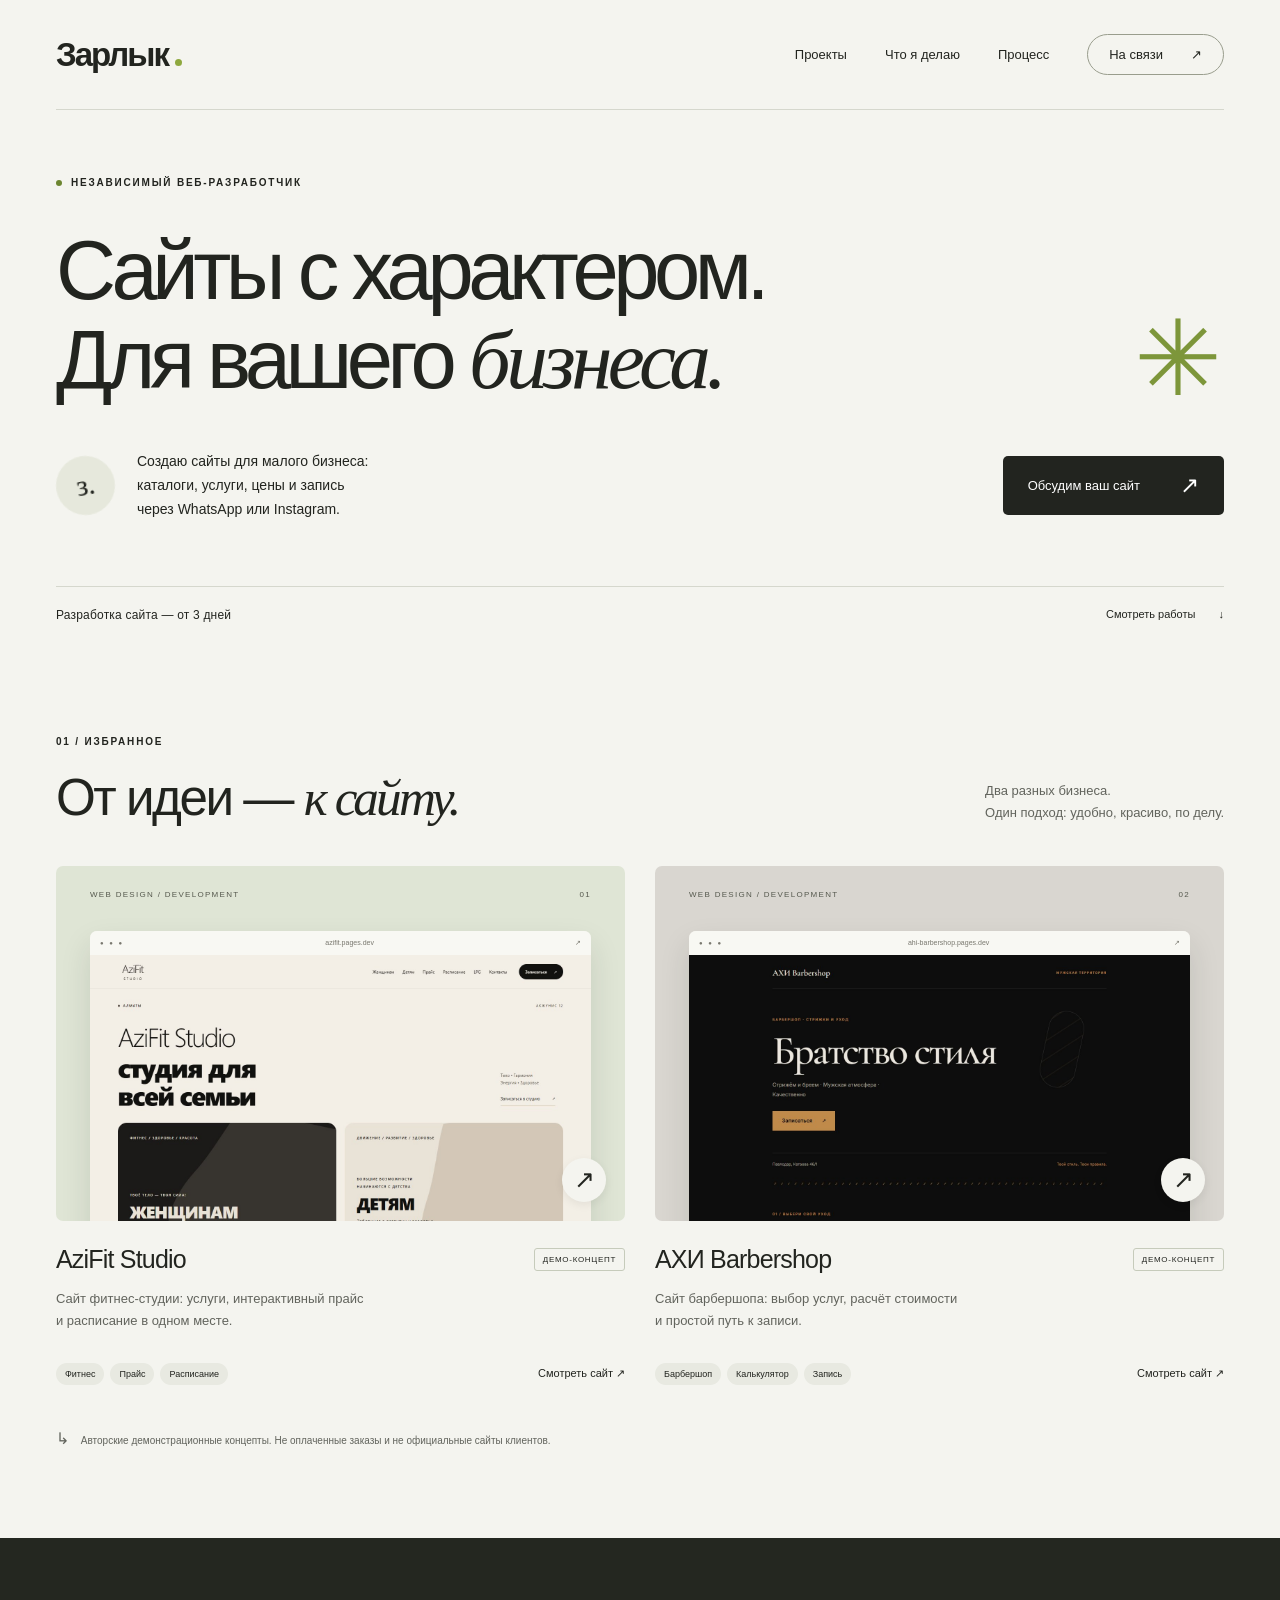
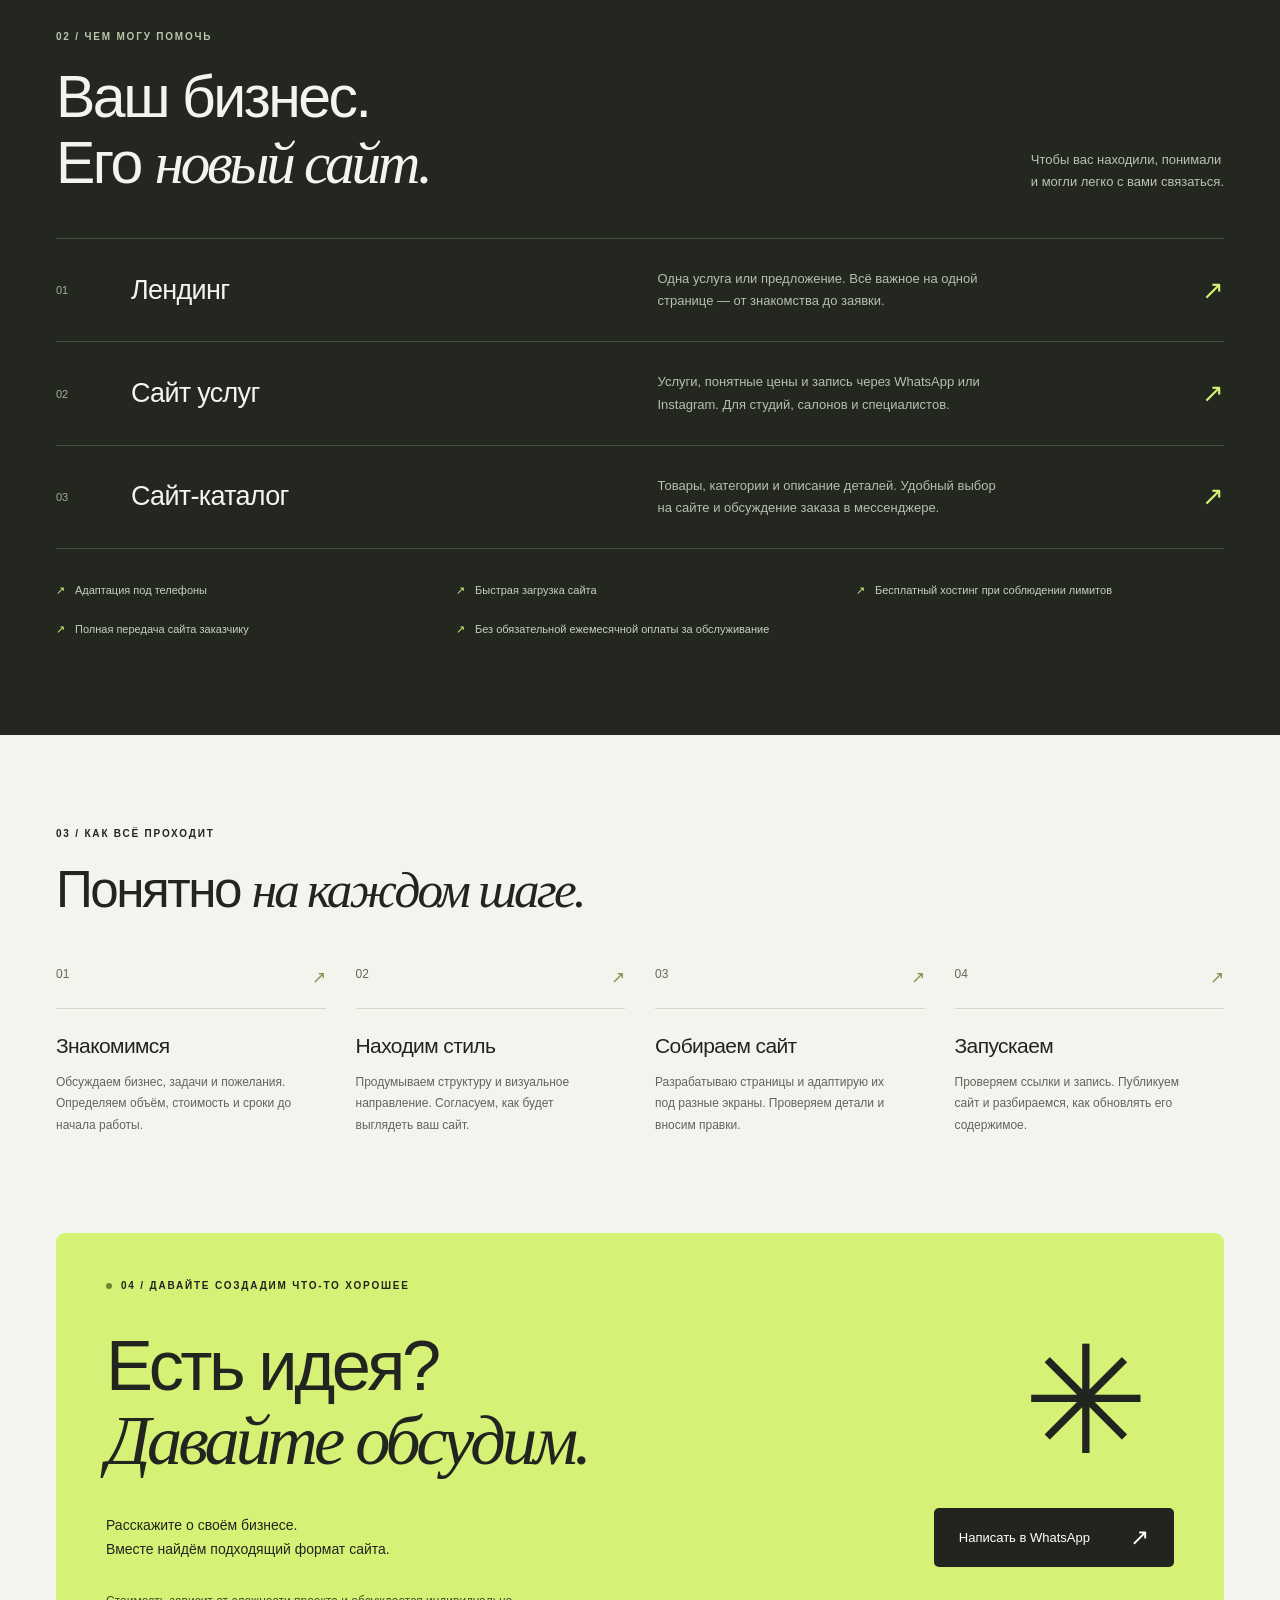
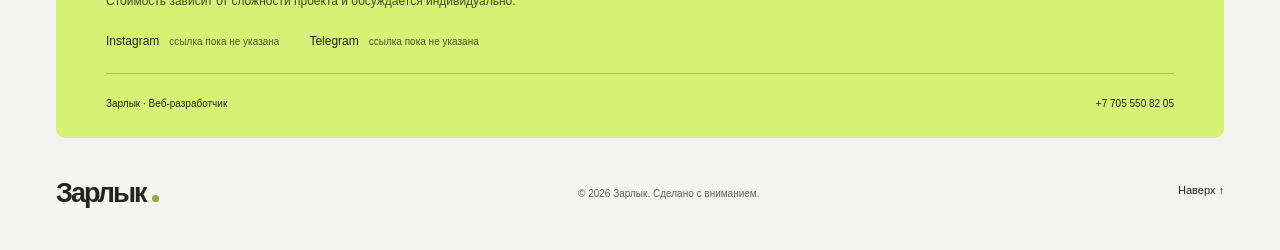
==== index.html @ 30ff1700 "Обновлены тексты услуг, сроки, преимущества и условия стоимости. Добавлены заглушки Instagram и Tele" ====
<!doctype html>
<html lang="ru">
<head>
  <meta charset="utf-8">
  <meta name="viewport" content="width=device-width, initial-scale=1">
  <meta name="theme-color" content="#f4f4ef">
  <title>Зарлык — разработка сайтов для малого бизнеса</title>
  <meta name="description" content="Зарлык — сайты для малого бизнеса: каталоги, услуги, цены и запись через WhatsApp или Instagram. Разработка от 3 дней. Полная передача сайта заказчику.">
  <meta property="og:type" content="website">
  <meta property="og:locale" content="ru_RU">
  <meta property="og:title" content="Зарлык — разработка сайтов для малого бизнеса">
  <meta property="og:description" content="Каталоги, услуги, цены и запись через WhatsApp или Instagram. Адаптивные сайты от 3 дней — с полной передачей заказчику.">
  <meta property="og:site_name" content="Зарлык">
  <meta property="og:url" content="https://zarlyk-portfolio.pages.dev/">
  <meta property="og:image" content="https://zarlyk-portfolio.pages.dev/assets/social-preview.png">
  <meta property="og:image:width" content="1200">
  <meta property="og:image:height" content="630">
  <meta property="og:image:type" content="image/png">
  <meta property="og:image:alt" content="Зарлык — сайты для малого бизнеса. Разработка от 3 дней.">
  <meta name="twitter:card" content="summary_large_image">
  <meta name="twitter:title" content="Зарлык — разработка сайтов для малого бизнеса">
  <meta name="twitter:description" content="Каталоги, услуги, цены и запись через WhatsApp или Instagram. Разработка от 3 дней.">
  <meta name="twitter:image" content="https://zarlyk-portfolio.pages.dev/assets/social-preview.png">
  <meta name="twitter:image:alt" content="Зарлык — сайты для малого бизнеса. Разработка от 3 дней.">
  <link rel="canonical" href="https://zarlyk-portfolio.pages.dev/">
  <link rel="icon" href="assets/favicon.svg" type="image/svg+xml">
  <link rel="stylesheet" href="styles.css">
  <script defer src="script.js"></script>
</head>
<body>
  <a class="skip-link" href="#main">Перейти к содержимому</a>
  <header class="header wrap">
    <a class="logo" href="#home" aria-label="Зарлык — на главную">Зарлык<i></i></a>
    <button class="menu-toggle" aria-expanded="false" aria-controls="navigation" aria-label="Открыть меню"><span></span><span></span></button>
    <nav id="navigation" aria-label="Основная навигация"><a href="#projects">Проекты</a><a href="#services">Что я делаю</a><a href="#process">Процесс</a><a class="nav-contact" href="#contact">На связи <span aria-hidden="true">↗</span></a></nav>
  </header>
  <main id="main">
    <section class="hero wrap" id="home" aria-labelledby="hero-title">
      <div class="eyebrow"><span class="status-dot"></span> НЕЗАВИСИМЫЙ ВЕБ-РАЗРАБОТЧИК</div>
      <h1 id="hero-title">Сайты с характером.<br>Для вашего <span class="serif">бизнеса.</span><span class="hero-star" aria-hidden="true">✳</span></h1>
      <div class="hero-bottom"><div class="intro"><span class="mini-mark" aria-hidden="true">з.</span><p>Создаю сайты для малого бизнеса:<br>каталоги, услуги, цены и запись<br class="desktop-break"> через WhatsApp или Instagram.</p></div><a class="button dark" href="https://wa.me/77055508205?text=Здравствуйте%2C%20Зарлык!%20Хочу%20обсудить%20разработку%20сайта." target="_blank" rel="noopener noreferrer">Обсудим ваш сайт <span aria-hidden="true">↗</span></a></div>
      <div class="hero-foot"><span>Разработка сайта — от 3 дней</span><a href="#projects">Смотреть работы <span aria-hidden="true">↓</span></a></div>
    </section>

    <section class="projects wrap section" id="projects" aria-labelledby="projects-title">
      <div class="section-top"><div><div class="eyebrow">01 / ИЗБРАННОЕ</div><h2 id="projects-title">От идеи — <span class="serif">к сайту.</span></h2></div><p>Два разных бизнеса.<br>Один подход: удобно, красиво, по делу.</p></div>
      <div class="project-grid">
        <article class="project reveal"><a class="project-preview fitness" href="https://azifit.pages.dev/" target="_blank" rel="noopener noreferrer" aria-label="Открыть демо AziFit Studio в новой вкладке"><div class="preview-top"><span>WEB DESIGN / DEVELOPMENT</span><span>01</span></div><div class="browser-frame"><div class="browser-bar"><span>● ● ●</span><span>azifit.pages.dev</span><span>↗</span></div><img src="assets/azifit-preview.jpg" width="1440" height="1000" alt="Первый экран демонстрационного сайта AziFit Studio" loading="lazy"></div><span class="preview-open" aria-hidden="true">↗</span></a><div class="project-heading"><h3>AziFit Studio</h3><span class="demo-label">ДЕМО-КОНЦЕПТ</span></div><p>Сайт фитнес-студии: услуги, интерактивный прайс<br class="desktop-break"> и расписание в одном месте.</p><div class="project-footer"><div class="tags"><span>Фитнес</span><span>Прайс</span><span>Расписание</span></div><a class="text-link" href="https://azifit.pages.dev/" target="_blank" rel="noopener noreferrer" aria-label="Смотреть демо AziFit Studio">Смотреть сайт ↗</a></div></article>
        <article class="project reveal"><a class="project-preview barber" href="https://ahi-barbershop.pages.dev/" target="_blank" rel="noopener noreferrer" aria-label="Открыть демо АХИ Barbershop в новой вкладке"><div class="preview-top"><span>WEB DESIGN / DEVELOPMENT</span><span>02</span></div><div class="browser-frame"><div class="browser-bar"><span>● ● ●</span><span>ahi-barbershop.pages.dev</span><span>↗</span></div><img src="assets/ahi-preview.jpg" width="1440" height="1000" alt="Первый экран демонстрационного сайта АХИ Barbershop" loading="lazy"></div><span class="preview-open" aria-hidden="true">↗</span></a><div class="project-heading"><h3>АХИ Barbershop</h3><span class="demo-label">ДЕМО-КОНЦЕПТ</span></div><p>Сайт барбершопа: выбор услуг, расчёт стоимости<br class="desktop-break"> и простой путь к записи.</p><div class="project-footer"><div class="tags"><span>Барбершоп</span><span>Калькулятор</span><span>Запись</span></div><a class="text-link" href="https://ahi-barbershop.pages.dev/" target="_blank" rel="noopener noreferrer" aria-label="Смотреть демо АХИ Barbershop">Смотреть сайт ↗</a></div></article>
      </div>
      <p class="project-note"><span aria-hidden="true">↳</span> Авторские демонстрационные концепты. Не оплаченные заказы и не официальные сайты клиентов.</p>
    </section>

    <section class="services" id="services" aria-labelledby="services-title"><div class="wrap section"><div class="section-top"><div><div class="eyebrow">02 / ЧЕМ МОГУ ПОМОЧЬ</div><h2 id="services-title">Ваш бизнес.<br>Его <span class="serif">новый сайт.</span></h2></div><p>Чтобы вас находили, понимали<br>и могли легко с вами связаться.</p></div><div class="service-list"><article class="service-row reveal"><span class="row-number">01</span><h3>Лендинг</h3><p>Одна услуга или предложение. Всё важное на одной странице — от знакомства до заявки.</p><span class="service-icon" aria-hidden="true">↗</span></article><article class="service-row reveal"><span class="row-number">02</span><h3>Сайт услуг</h3><p>Услуги, понятные цены и запись через WhatsApp или Instagram. Для студий, салонов и специалистов.</p><span class="service-icon" aria-hidden="true">↗</span></article><article class="service-row reveal"><span class="row-number">03</span><h3>Сайт-каталог</h3><p>Товары, категории и описание деталей. Удобный выбор на сайте и обсуждение заказа в мессенджере.</p><span class="service-icon" aria-hidden="true">↗</span></article></div><ul class="service-benefits" aria-label="Преимущества работы со мной"><li>Адаптация под телефоны</li><li>Быстрая загрузка сайта</li><li>Бесплатный хостинг при соблюдении лимитов</li><li>Полная передача сайта заказчику</li><li>Без обязательной ежемесячной оплаты за обслуживание</li></ul></div></section>

    <section class="process wrap section" id="process" aria-labelledby="process-title"><div class="section-top"><div><div class="eyebrow">03 / КАК ВСЁ ПРОХОДИТ</div><h2 id="process-title">Понятно <span class="serif">на каждом шаге.</span></h2></div></div><div class="steps"><article class="step reveal"><span class="step-number">01 <span aria-hidden="true">↗</span></span><h3>Знакомимся</h3><p>Обсуждаем бизнес, задачи и пожелания. Определяем объём, стоимость и сроки до начала работы.</p></article><article class="step reveal"><span class="step-number">02 <span aria-hidden="true">↗</span></span><h3>Находим стиль</h3><p>Продумываем структуру и визуальное направление. Согласуем, как будет выглядеть ваш сайт.</p></article><article class="step reveal"><span class="step-number">03 <span aria-hidden="true">↗</span></span><h3>Собираем сайт</h3><p>Разрабатываю страницы и адаптирую их под разные экраны. Проверяем детали и вносим правки.</p></article><article class="step reveal"><span class="step-number">04 <span aria-hidden="true">↗</span></span><h3>Запускаем</h3><p>Проверяем ссылки и запись. Публикуем сайт и разбираемся, как обновлять его содержимое.</p></article></div></section>

    <section class="contact wrap" id="contact" aria-labelledby="contact-title"><div class="contact-panel"><div class="eyebrow"><span class="status-dot"></span> 04 / ДАВАЙТЕ СОЗДАДИМ ЧТО-ТО ХОРОШЕЕ</div><div class="contact-main"><h2 id="contact-title">Есть идея?<br><span class="serif">Давайте обсудим.</span></h2><span class="contact-star" aria-hidden="true">✳</span></div><div class="contact-bottom"><p>Расскажите о своём бизнесе.<br>Вместе найдём подходящий формат сайта.</p><a class="button dark" href="https://wa.me/77055508205?text=Здравствуйте%2C%20Зарлык!%20Хочу%20обсудить%20разработку%20сайта." target="_blank" rel="noopener noreferrer">Написать в WhatsApp <span aria-hidden="true">↗</span></a></div><p class="pricing-note">Стоимость зависит от сложности проекта и обсуждается индивидуально.</p><div class="social-contacts" aria-label="Другие способы связи"><!-- Замените заглушки на ссылки <a href="..." target="_blank" rel="noopener noreferrer"> после получения адресов профилей. --><span class="social-placeholder">Instagram <small>ссылка пока не указана</small></span><span class="social-placeholder">Telegram <small>ссылка пока не указана</small></span></div><div class="contact-details"><span>Зарлык · Веб-разработчик</span><a href="tel:+77055508205">+7 705 550 82 05</a></div></div></section>
  </main>
  <footer class="footer wrap"><a class="logo" href="#home" aria-label="Зарлык — на главную">Зарлык<i></i></a><span>© <span id="year">2026</span> Зарлык. Сделано с вниманием.</span><a href="#home">Наверх ↑</a></footer>
</body>
</html>
---- styles.css ----
@charset "UTF-8";
:root{--paper:#f4f4ef;--ink:#22241f;--muted:#62645d;--line:#d5d7cd;--lime:#d6f276;--dark:#242720}*{box-sizing:border-box}html{scroll-behavior:smooth;scroll-padding-top:30px}body{margin:0;background:var(--paper);color:var(--ink);font-family:Arial,Helvetica,sans-serif;-webkit-font-smoothing:antialiased}a{color:inherit;text-decoration:none}button{font:inherit}a,button{-webkit-tap-highlight-color:transparent}a:focus-visible,button:focus-visible{outline:3px solid #647e27;outline-offset:6px}::selection{background:var(--lime);color:var(--ink)}.wrap{width:min(1320px,calc(100% - 112px));margin-inline:auto}.header{height:110px;display:flex;align-items:center;justify-content:space-between;border-bottom:1px solid var(--line)}.logo{display:inline-flex;align-items:baseline;font-size:33px;font-weight:800;letter-spacing:-2px}.logo>span{font-size:12px;align-self:flex-start;padding-top:6px;letter-spacing:0;margin-left:2px}.logo i{width:7px;height:7px;background:#8ea83e;border-radius:50%;margin-left:7px}.header nav{display:flex;gap:38px;align-items:center;font-size:13px}.header nav>a{padding:12px 0}.header nav>a:hover,.text-link:hover{color:#6d812f}.header nav .nav-contact{border:1px solid #999d8d;border-radius:30px;padding:12px 21px;display:flex;gap:28px}.menu-toggle{display:none}.skip-link{position:fixed;top:-80px;left:15px;z-index:100;background:var(--lime);padding:15px}.skip-link:focus{top:15px}.hero{padding-top:65px}.eyebrow{font-size:10px;letter-spacing:1.8px;font-weight:600;display:flex;align-items:center;gap:9px;line-height:1.6}.status-dot{width:6px;height:6px;border-radius:50%;background:#6c8530;flex-shrink:0}.hero h1{position:relative;font-size:clamp(54px,6.5vw,94px);line-height:1.07;font-weight:500;letter-spacing:-5.5px;margin:35px 0 45px}.serif{font-family:Georgia,'Times New Roman',serif;font-style:italic;font-weight:400;letter-spacing:-.055em}.hero-star{display:inline-block;color:#7d963a;font-size:105px;line-height:.7;position:absolute;right:8px;bottom:10px;font-weight:400;animation:turn-in 1.4s ease-out both}.hero-bottom{display:flex;justify-content:space-between;align-items:center;gap:30px}.intro{display:flex;align-items:center;gap:22px}.mini-mark{background:#e6e8dc;display:grid;place-items:center;width:59px;height:59px;border-radius:50%;font-family:Georgia,serif;font-size:29px;flex-shrink:0;transform:rotate(-10deg)}.intro p,.contact p{font-size:14px;line-height:1.7;margin:0}.button{display:inline-flex;align-items:center;justify-content:space-between;gap:40px;min-height:58px;padding:18px 25px;border-radius:5px;font-size:13px;transition:background .2s,transform .2s}.button span{font-size:23px;line-height:1}.dark{background:var(--ink);color:#fff}.button:hover{background:#3a4130;transform:translateY(-3px)}.hero-foot{display:flex;justify-content:space-between;border-top:1px solid var(--line);margin-top:65px;padding:21px 0;font-size:9px;letter-spacing:1.1px}.hero-foot a{font-size:11px;letter-spacing:0}.hero-foot a span{margin-left:20px}.section{padding-top:91px;padding-bottom:86px}.section-top{display:flex;align-items:flex-end;justify-content:space-between;gap:30px;margin-bottom:39px}.section-top h2{font-size:clamp(35px,4vw,55px);font-weight:400;line-height:1.12;letter-spacing:-2.5px;margin:19px 0 0}.section-top>p{font-size:13px;color:var(--muted);line-height:1.7;margin:0 0 3px}.project-grid{display:grid;grid-template-columns:1fr 1fr;gap:30px}.project-preview{height:355px;display:block;position:relative;overflow:hidden;border-radius:7px;padding:24px 34px 0;transition:background .3s}.fitness{background:#dfe5d5}.barber{background:#d9d6d0}.preview-top{font-size:8px;letter-spacing:1.3px;display:flex;justify-content:space-between;color:#56594e;margin-bottom:32px}.browser-frame{border-radius:7px 7px 0 0;box-shadow:0 14px 30px #22241f20;transform:translateY(0);transition:transform .5s;overflow:hidden;background:#f7f5ef}.browser-bar{height:24px;display:flex;align-items:center;justify-content:space-between;padding:0 10px;font-size:7px;color:#79786f;background:#f8f8f3}.browser-bar>span:first-child{font-size:6px;letter-spacing:2px}.browser-frame img{display:block;width:100%;height:auto}.project-preview:hover .browser-frame{transform:translateY(-7px) rotate(-1deg)}.preview-open{position:absolute;right:19px;bottom:19px;background:var(--paper);width:44px;height:44px;display:grid;place-items:center;border-radius:50%;font-size:25px;box-shadow:0 3px 10px #0001;transition:background .2s}.project-preview:hover .preview-open{background:var(--lime)}.project-heading{display:flex;align-items:center;justify-content:space-between;gap:12px;margin-top:24px}.project h3{font-size:25px;letter-spacing:-.8px;font-weight:500;margin:0}.demo-label{font-size:8px;letter-spacing:.7px;border:1px solid #c6cbbb;border-radius:3px;padding:6px 8px;white-space:nowrap}.project>p{font-size:13px;line-height:1.7;color:var(--muted);margin:14px 0 20px}.project-footer{display:flex;justify-content:space-between;align-items:center;gap:8px}.tags{display:flex;gap:6px;flex-wrap:wrap}.tags>span{font-size:9px;padding:6px 9px;background:#e8e9e1;border-radius:30px}.text-link{font-size:11px;white-space:nowrap}.project-note{font-size:10px;color:var(--muted);margin:29px 0 0;line-height:1.7}.project-note span{margin-right:9px;font-size:16px}.services{background:var(--dark);color:var(--paper)}.services .eyebrow{color:#bbc3aa}.services h2{font-size:59px}.services .section-top{margin-bottom:42px}.services .section-top>p{color:#bbc1b3}.service-row{border-top:1px solid #484d41;display:grid;grid-template-columns:50px 1fr 1fr 40px;align-items:center;gap:25px;padding:29px 0}.service-row:last-child{border-bottom:1px solid #484d41}.row-number{font-size:11px;color:#a5ad98}.service-row h3{font-size:27px;letter-spacing:-.7px;font-weight:400;margin:0}.service-row p{font-size:13px;line-height:1.7;color:#b7bead;margin:0;max-width:340px}.service-icon{color:var(--lime);font-size:26px;text-align:right}.service-benefits{display:flex;gap:44px;margin-top:32px;color:#c8d0bc;font-size:11px}.service-benefits span::first-letter{color:var(--lime)}.process{padding-bottom:97px}.steps{display:grid;grid-template-columns:repeat(4,1fr);gap:30px;margin-top:48px}.step-number{display:flex;justify-content:space-between;padding-bottom:20px;border-bottom:1px solid var(--line);font-size:12px;color:#636957}.step-number>span{color:#82954e;font-size:17px}.step h3{font-size:21px;font-weight:500;margin:25px 0 14px;letter-spacing:-.6px}.step p{font-size:12px;line-height:1.8;color:var(--muted);margin:0;max-width:240px}.contact-panel{background:var(--lime);border-radius:9px;padding:45px 50px 0;overflow:hidden}.contact-main{display:flex;align-items:center;justify-content:space-between;gap:25px}.contact h2{font-size:clamp(45px,5.5vw,77px);line-height:1.05;letter-spacing:-3.5px;font-weight:400;margin:35px 0 30px}.contact-star{font-size:150px;line-height:1;font-weight:400;margin-right:25px}.contact-bottom{display:flex;align-items:center;justify-content:space-between;gap:30px}.contact-details{display:flex;justify-content:space-between;font-size:10px;padding:24px 0;border-top:1px solid #aabd65;margin-top:36px}.contact-details a:hover{text-decoration:underline}.footer{display:flex;align-items:center;justify-content:space-between;padding-block:34px;gap:20px}.footer .logo{font-size:27px}.footer>span{font-size:10px;color:var(--muted)}.footer>a:last-child{font-size:11px;padding:12px 0}.reveal{transition:opacity .65s ease,transform .65s ease}.reveal.pending{opacity:0;transform:translateY(20px)}@keyframes turn-in{from{transform:rotate(-80deg);opacity:0}to{transform:rotate(0);opacity:1}}
@media(min-width:1500px){.hero h1{font-size:101px}.project-preview{height:410px}}
@media(max-width:1100px){.wrap{width:calc(100% - 64px)}.hero h1{letter-spacing:-4px}.hero-star{font-size:75px}.project-preview{height:290px;padding-inline:22px}.project-footer{align-items:flex-start;flex-direction:column;gap:15px}.project-heading{align-items:flex-start;flex-direction:column}.service-row{grid-template-columns:25px 1fr 1.2fr 25px;gap:20px}.contact-star{font-size:110px}.steps{gap:22px}}
@media(max-width:760px){.wrap{width:calc(100% - 40px)}.header{height:83px;position:relative;z-index:10}.logo{font-size:30px}.header nav{gap:17px;font-size:11px}.header nav .nav-contact{padding:10px 14px;gap:14px}.hero{padding-top:45px}.eyebrow{font-size:8px;letter-spacing:1.2px}.hero h1{font-size:clamp(40px,7.8vw,59px);letter-spacing:-2.6px;margin:29px 0 31px}.hero-star{position:static;margin-left:14px;font-size:45px;vertical-align:middle}.hero-bottom{align-items:flex-start;flex-direction:column;gap:25px}.intro p{font-size:13px}.mini-mark{height:48px;width:48px}.hero-foot{margin-top:40px;font-size:8px;gap:20px}.hero-foot>span{max-width:190px;line-height:1.7}.hero-foot a{white-space:nowrap;font-size:10px}.section{padding-block:60px}.section-top{align-items:flex-start;flex-direction:column;gap:20px;margin-bottom:30px}.section-top h2{font-size:39px;letter-spacing:-1.8px}.section-top>p br{display:none}.project-grid{grid-template-columns:1fr;gap:36px}.project-preview{height:370px;padding-inline:32px}.project-heading{flex-direction:row;align-items:center;margin-top:19px}.project h3{font-size:23px}.project-footer{flex-direction:row;align-items:center}.project-note{font-size:10px;margin-top:24px}.services h2{font-size:45px}.service-row{grid-template-columns:22px 1fr 24px;gap:12px;padding-block:25px}.service-row h3{font-size:24px}.service-row p{grid-column:2;grid-row:2;font-size:12px;max-width:100%}.service-icon{grid-column:3;grid-row:1}.service-benefits{gap:17px;flex-wrap:wrap;font-size:10px}.steps{grid-template-columns:1fr 1fr;gap:30px 25px;margin-top:30px}.step h3{font-size:20px;margin-top:20px}.contact-panel{padding:30px 25px 0}.contact h2{font-size:45px;letter-spacing:-2.3px;margin:30px 0}.contact-star{font-size:66px;margin:0}.contact-bottom{align-items:flex-start;flex-direction:column;gap:25px}.contact p{font-size:13px}.footer{flex-wrap:wrap;padding-block:27px}.footer>span{order:3;width:100%}.contact-details{gap:15px;font-size:9px;flex-wrap:wrap}.desktop-break{display:none}}
@media(max-width:520px){.header nav{flex-wrap:wrap;gap:8px 20px;padding:10px 0 18px}.header{height:auto;min-height:83px;flex-wrap:wrap}.header nav{width:100%}.menu-ready .header{height:83px}.menu-ready .menu-toggle{display:flex;width:44px;height:44px;flex-direction:column;align-items:center;justify-content:center;gap:6px;background:transparent;border:1px solid var(--line);border-radius:50%}.menu-toggle span{height:1px;width:17px;background:var(--ink);transition:transform .2s}.menu-toggle[aria-expanded=true] span:first-child{transform:translateY(3.5px) rotate(45deg)}.menu-toggle[aria-expanded=true] span:last-child{transform:translateY(-3.5px) rotate(-45deg)}.menu-ready .header nav{display:none;position:absolute;top:82px;left:-20px;width:calc(100% + 40px);background:var(--paper);padding:20px;box-shadow:0 15px 20px #0001;border-bottom:1px solid var(--line)}.menu-ready .header nav.open{display:flex;flex-direction:column;align-items:stretch;gap:2px}.header nav>a{font-size:15px;padding:14px}.header nav .nav-contact{padding:14px;margin-top:5px}.hero h1{font-size:clamp(34px,8.5vw,44px);letter-spacing:-1.9px;line-height:1.15}.hero-star{font-size:33px;margin-left:8px}.intro{gap:13px}.intro p{font-size:12px}.button{min-height:55px;font-size:12px}.hero-bottom>.button{width:100%}.hero-foot a span{margin-left:8px}.project-preview{height:280px;padding:20px 22px 0}.preview-top{margin-bottom:23px;font-size:7px}.project-heading{gap:8px}.project h3{font-size:21px}.demo-label{font-size:7px;padding:5px 6px}.tags{gap:4px}.tags>span{font-size:8px;padding:5px 7px}.text-link{font-size:10px}.section-top h2{font-size:35px}.services h2{font-size:43px}.contact{width:calc(100% - 24px)}.contact-panel{padding-inline:22px}.contact h2{font-size:39px}.contact-star{display:none}.contact-bottom>.button{width:100%}.contact .eyebrow{font-size:7px;letter-spacing:1px}}
.hero-bottom>.button{flex-shrink:0}.hero-foot>span{font-size:12px;letter-spacing:.2px}.service-benefits{list-style:none;padding:0;display:grid;grid-template-columns:repeat(3,minmax(0,1fr));gap:20px 32px;line-height:1.7}.service-benefits li{position:relative;padding-left:19px}.service-benefits li::before{content:'↗';position:absolute;left:0;color:var(--lime)}.contact .pricing-note{font-size:12px;line-height:1.7;color:#424c2a;max-width:550px;margin-top:24px}.social-contacts{display:flex;flex-wrap:wrap;gap:14px 30px;margin-top:22px}.social-placeholder{display:flex;flex-wrap:wrap;align-items:baseline;gap:6px 10px;font-size:12px}.social-placeholder small{font-size:10px;color:#4e5931}.social-contacts a{min-height:44px;align-items:center}.social-contacts a:hover{text-decoration:underline}.contact-details{margin-top:25px}.text-link{min-height:44px;display:inline-flex;align-items:center}.footer>a:last-child{min-height:44px}.contact-details a{padding-block:8px;margin-block:-8px;min-height:32px}
@media(max-width:760px){.service-benefits{grid-template-columns:repeat(2,minmax(0,1fr));gap:16px 24px;font-size:12px}.hero-foot>span{font-size:11px}.social-contacts{gap:14px 24px}.contact .pricing-note{font-size:12px}.intro p{max-width:370px}}
@media(max-width:520px){.service-benefits{grid-template-columns:1fr;gap:13px}.hero-foot>span{max-width:160px}.social-contacts{flex-direction:column;gap:14px}.contact-details{align-items:center}.contact-details a{min-height:44px;display:inline-flex;align-items:center}.project-footer{flex-wrap:wrap}.intro p{font-size:13px}.hero-foot a{display:inline-flex;align-items:center;min-height:44px}.hero-foot{align-items:center}.text-link{font-size:11px}}
@media(prefers-reduced-motion:reduce){html{scroll-behavior:auto}*,*::before,*::after{animation:none!important;transition:none!important}.reveal.pending{opacity:1;transform:none}}
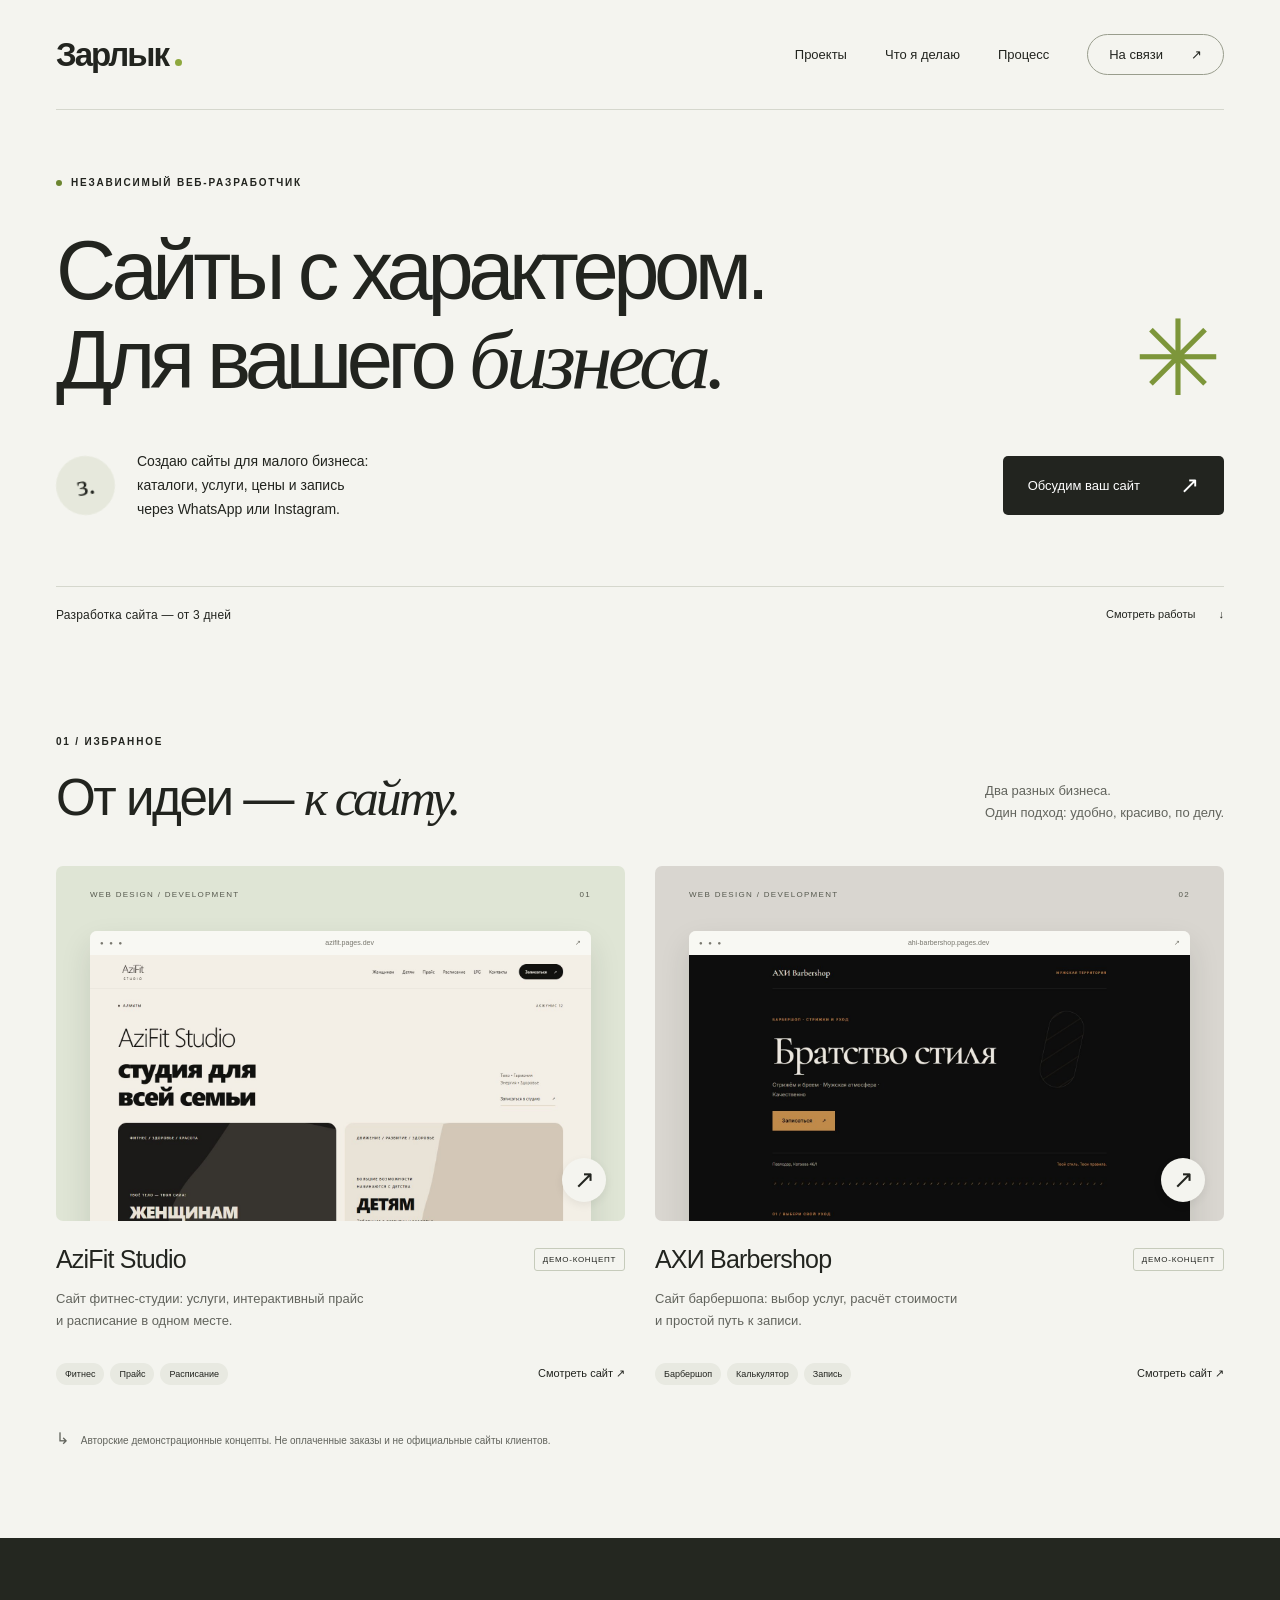
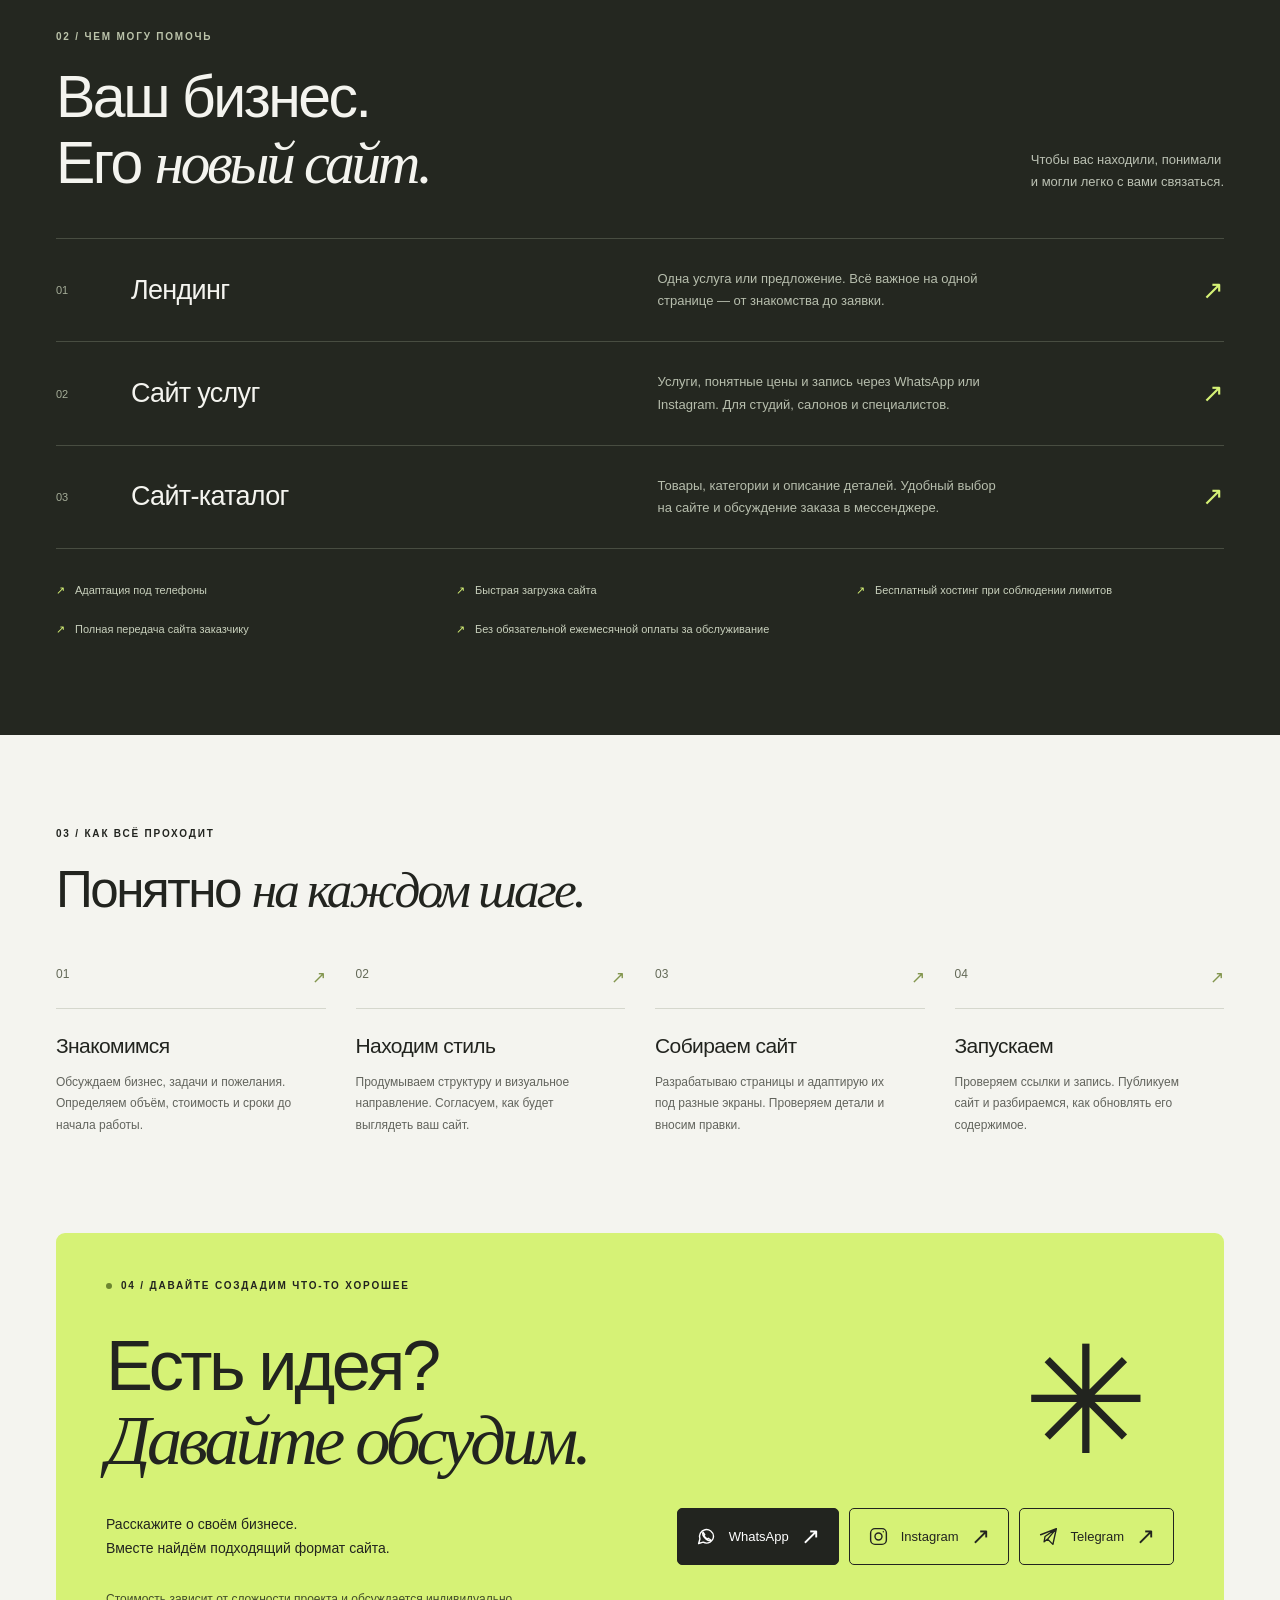
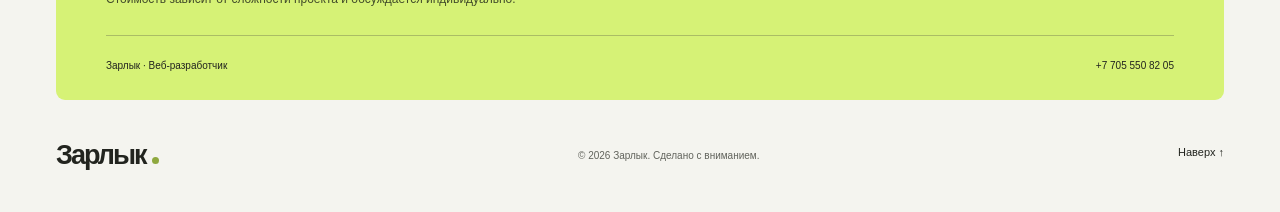
==== commit a2ff3445: "инста и телега" ====
--- a/index.html
+++ b/index.html
@@ -55,7 +55,7 @@
 
     <section class="process wrap section" id="process" aria-labelledby="process-title"><div class="section-top"><div><div class="eyebrow">03 / КАК ВСЁ ПРОХОДИТ</div><h2 id="process-title">Понятно <span class="serif">на каждом шаге.</span></h2></div></div><div class="steps"><article class="step reveal"><span class="step-number">01 <span aria-hidden="true">↗</span></span><h3>Знакомимся</h3><p>Обсуждаем бизнес, задачи и пожелания. Определяем объём, стоимость и сроки до начала работы.</p></article><article class="step reveal"><span class="step-number">02 <span aria-hidden="true">↗</span></span><h3>Находим стиль</h3><p>Продумываем структуру и визуальное направление. Согласуем, как будет выглядеть ваш сайт.</p></article><article class="step reveal"><span class="step-number">03 <span aria-hidden="true">↗</span></span><h3>Собираем сайт</h3><p>Разрабатываю страницы и адаптирую их под разные экраны. Проверяем детали и вносим правки.</p></article><article class="step reveal"><span class="step-number">04 <span aria-hidden="true">↗</span></span><h3>Запускаем</h3><p>Проверяем ссылки и запись. Публикуем сайт и разбираемся, как обновлять его содержимое.</p></article></div></section>
 
-    <section class="contact wrap" id="contact" aria-labelledby="contact-title"><div class="contact-panel"><div class="eyebrow"><span class="status-dot"></span> 04 / ДАВАЙТЕ СОЗДАДИМ ЧТО-ТО ХОРОШЕЕ</div><div class="contact-main"><h2 id="contact-title">Есть идея?<br><span class="serif">Давайте обсудим.</span></h2><span class="contact-star" aria-hidden="true">✳</span></div><div class="contact-bottom"><p>Расскажите о своём бизнесе.<br>Вместе найдём подходящий формат сайта.</p><a class="button dark" href="https://wa.me/77055508205?text=Здравствуйте%2C%20Зарлык!%20Хочу%20обсудить%20разработку%20сайта." target="_blank" rel="noopener noreferrer">Написать в WhatsApp <span aria-hidden="true">↗</span></a></div><p class="pricing-note">Стоимость зависит от сложности проекта и обсуждается индивидуально.</p><div class="social-contacts" aria-label="Другие способы связи"><!-- Замените заглушки на ссылки <a href="..." target="_blank" rel="noopener noreferrer"> после получения адресов профилей. --><span class="social-placeholder">Instagram <small>ссылка пока не указана</small></span><span class="social-placeholder">Telegram <small>ссылка пока не указана</small></span></div><div class="contact-details"><span>Зарлык · Веб-разработчик</span><a href="tel:+77055508205">+7 705 550 82 05</a></div></div></section>
+    <section class="contact wrap" id="contact" aria-labelledby="contact-title"><div class="contact-panel"><div class="eyebrow"><span class="status-dot"></span> 04 / ДАВАЙТЕ СОЗДАДИМ ЧТО-ТО ХОРОШЕЕ</div><div class="contact-main"><h2 id="contact-title">Есть идея?<br><span class="serif">Давайте обсудим.</span></h2><span class="contact-star" aria-hidden="true">✳</span></div><div class="contact-bottom"><p>Расскажите о своём бизнесе.<br>Вместе найдём подходящий формат сайта.</p><div class="social-contacts" aria-label="Способы связи"><a class="button social-button dark" href="https://wa.me/77055508205?text=Здравствуйте%2C%20Зарлык!%20Хочу%20обсудить%20разработку%20сайта." target="_blank" rel="noopener noreferrer" aria-label="Написать в WhatsApp (откроется в новой вкладке)"><svg class="social-icon" viewBox="0 0 24 24" fill="none" stroke="currentColor" stroke-width="1.6" stroke-linecap="round" stroke-linejoin="round" aria-hidden="true" focusable="false"><path d="M20 11.5a8 8 0 0 1-11.8 7L3 20l1.5-5.2A8 8 0 1 1 20 11.5Z"/><path d="m8 7 2 3-1 1c1 2 2 3 4 4l1-1 3 2c-2 3-11-4-9-9Z"/></svg><span class="social-name">WhatsApp</span><span aria-hidden="true">↗</span></a><a class="button social-button social-secondary" href="https://www.instagram.com/almezulyy/" target="_blank" rel="noopener noreferrer" aria-label="Написать в Instagram (откроется в новой вкладке)"><svg class="social-icon" viewBox="0 0 24 24" fill="none" stroke="currentColor" stroke-width="1.6" stroke-linecap="round" stroke-linejoin="round" aria-hidden="true" focusable="false"><rect x="3" y="3" width="18" height="18" rx="5"/><circle cx="12" cy="12" r="4"/><circle cx="17.5" cy="6.5" r=".8" fill="currentColor" stroke="none"/></svg><span class="social-name">Instagram</span><span aria-hidden="true">↗</span></a><a class="button social-button social-secondary" href="https://t.me/ZarlykSh" target="_blank" rel="noopener noreferrer" aria-label="Написать в Telegram (откроется в новой вкладке)"><svg class="social-icon" viewBox="0 0 24 24" fill="none" stroke="currentColor" stroke-width="1.6" stroke-linecap="round" stroke-linejoin="round" aria-hidden="true" focusable="false"><path d="m3 10 18-7-4 18-6-6-4 3 1-6 13-9-10 12"/></svg><span class="social-name">Telegram</span><span aria-hidden="true">↗</span></a></div></div><p class="pricing-note">Стоимость зависит от сложности проекта и обсуждается индивидуально.</p><div class="contact-details"><span>Зарлык · Веб-разработчик</span><a href="tel:+77055508205">+7 705 550 82 05</a></div></div></section>
   </main>
   <footer class="footer wrap"><a class="logo" href="#home" aria-label="Зарлык — на главную">Зарлык<i></i></a><span>© <span id="year">2026</span> Зарлык. Сделано с вниманием.</span><a href="#home">Наверх ↑</a></footer>
 </body>
--- a/styles.css
+++ b/styles.css
@@ -4,7 +4,13 @@
 @media(max-width:1100px){.wrap{width:calc(100% - 64px)}.hero h1{letter-spacing:-4px}.hero-star{font-size:75px}.project-preview{height:290px;padding-inline:22px}.project-footer{align-items:flex-start;flex-direction:column;gap:15px}.project-heading{align-items:flex-start;flex-direction:column}.service-row{grid-template-columns:25px 1fr 1.2fr 25px;gap:20px}.contact-star{font-size:110px}.steps{gap:22px}}
 @media(max-width:760px){.wrap{width:calc(100% - 40px)}.header{height:83px;position:relative;z-index:10}.logo{font-size:30px}.header nav{gap:17px;font-size:11px}.header nav .nav-contact{padding:10px 14px;gap:14px}.hero{padding-top:45px}.eyebrow{font-size:8px;letter-spacing:1.2px}.hero h1{font-size:clamp(40px,7.8vw,59px);letter-spacing:-2.6px;margin:29px 0 31px}.hero-star{position:static;margin-left:14px;font-size:45px;vertical-align:middle}.hero-bottom{align-items:flex-start;flex-direction:column;gap:25px}.intro p{font-size:13px}.mini-mark{height:48px;width:48px}.hero-foot{margin-top:40px;font-size:8px;gap:20px}.hero-foot>span{max-width:190px;line-height:1.7}.hero-foot a{white-space:nowrap;font-size:10px}.section{padding-block:60px}.section-top{align-items:flex-start;flex-direction:column;gap:20px;margin-bottom:30px}.section-top h2{font-size:39px;letter-spacing:-1.8px}.section-top>p br{display:none}.project-grid{grid-template-columns:1fr;gap:36px}.project-preview{height:370px;padding-inline:32px}.project-heading{flex-direction:row;align-items:center;margin-top:19px}.project h3{font-size:23px}.project-footer{flex-direction:row;align-items:center}.project-note{font-size:10px;margin-top:24px}.services h2{font-size:45px}.service-row{grid-template-columns:22px 1fr 24px;gap:12px;padding-block:25px}.service-row h3{font-size:24px}.service-row p{grid-column:2;grid-row:2;font-size:12px;max-width:100%}.service-icon{grid-column:3;grid-row:1}.service-benefits{gap:17px;flex-wrap:wrap;font-size:10px}.steps{grid-template-columns:1fr 1fr;gap:30px 25px;margin-top:30px}.step h3{font-size:20px;margin-top:20px}.contact-panel{padding:30px 25px 0}.contact h2{font-size:45px;letter-spacing:-2.3px;margin:30px 0}.contact-star{font-size:66px;margin:0}.contact-bottom{align-items:flex-start;flex-direction:column;gap:25px}.contact p{font-size:13px}.footer{flex-wrap:wrap;padding-block:27px}.footer>span{order:3;width:100%}.contact-details{gap:15px;font-size:9px;flex-wrap:wrap}.desktop-break{display:none}}
 @media(max-width:520px){.header nav{flex-wrap:wrap;gap:8px 20px;padding:10px 0 18px}.header{height:auto;min-height:83px;flex-wrap:wrap}.header nav{width:100%}.menu-ready .header{height:83px}.menu-ready .menu-toggle{display:flex;width:44px;height:44px;flex-direction:column;align-items:center;justify-content:center;gap:6px;background:transparent;border:1px solid var(--line);border-radius:50%}.menu-toggle span{height:1px;width:17px;background:var(--ink);transition:transform .2s}.menu-toggle[aria-expanded=true] span:first-child{transform:translateY(3.5px) rotate(45deg)}.menu-toggle[aria-expanded=true] span:last-child{transform:translateY(-3.5px) rotate(-45deg)}.menu-ready .header nav{display:none;position:absolute;top:82px;left:-20px;width:calc(100% + 40px);background:var(--paper);padding:20px;box-shadow:0 15px 20px #0001;border-bottom:1px solid var(--line)}.menu-ready .header nav.open{display:flex;flex-direction:column;align-items:stretch;gap:2px}.header nav>a{font-size:15px;padding:14px}.header nav .nav-contact{padding:14px;margin-top:5px}.hero h1{font-size:clamp(34px,8.5vw,44px);letter-spacing:-1.9px;line-height:1.15}.hero-star{font-size:33px;margin-left:8px}.intro{gap:13px}.intro p{font-size:12px}.button{min-height:55px;font-size:12px}.hero-bottom>.button{width:100%}.hero-foot a span{margin-left:8px}.project-preview{height:280px;padding:20px 22px 0}.preview-top{margin-bottom:23px;font-size:7px}.project-heading{gap:8px}.project h3{font-size:21px}.demo-label{font-size:7px;padding:5px 6px}.tags{gap:4px}.tags>span{font-size:8px;padding:5px 7px}.text-link{font-size:10px}.section-top h2{font-size:35px}.services h2{font-size:43px}.contact{width:calc(100% - 24px)}.contact-panel{padding-inline:22px}.contact h2{font-size:39px}.contact-star{display:none}.contact-bottom>.button{width:100%}.contact .eyebrow{font-size:7px;letter-spacing:1px}}
-.hero-bottom>.button{flex-shrink:0}.hero-foot>span{font-size:12px;letter-spacing:.2px}.service-benefits{list-style:none;padding:0;display:grid;grid-template-columns:repeat(3,minmax(0,1fr));gap:20px 32px;line-height:1.7}.service-benefits li{position:relative;padding-left:19px}.service-benefits li::before{content:'↗';position:absolute;left:0;color:var(--lime)}.contact .pricing-note{font-size:12px;line-height:1.7;color:#424c2a;max-width:550px;margin-top:24px}.social-contacts{display:flex;flex-wrap:wrap;gap:14px 30px;margin-top:22px}.social-placeholder{display:flex;flex-wrap:wrap;align-items:baseline;gap:6px 10px;font-size:12px}.social-placeholder small{font-size:10px;color:#4e5931}.social-contacts a{min-height:44px;align-items:center}.social-contacts a:hover{text-decoration:underline}.contact-details{margin-top:25px}.text-link{min-height:44px;display:inline-flex;align-items:center}.footer>a:last-child{min-height:44px}.contact-details a{padding-block:8px;margin-block:-8px;min-height:32px}
+.hero-bottom>.button{flex-shrink:0}.hero-foot>span{font-size:12px;letter-spacing:.2px}.service-benefits{list-style:none;padding:0;display:grid;grid-template-columns:repeat(3,minmax(0,1fr));gap:20px 32px;line-height:1.7}.service-benefits li{position:relative;padding-left:19px}.service-benefits li::before{content:'↗';position:absolute;left:0;color:var(--lime)}.contact .pricing-note{font-size:12px;line-height:1.7;color:#424c2a;max-width:550px;margin-top:24px}.social-contacts{display:flex;flex-wrap:wrap;gap:14px 30px;margin-top:22px}.social-contacts a{min-height:44px;align-items:center}.social-contacts a:hover{text-decoration:underline}.contact-details{margin-top:25px}.text-link{min-height:44px;display:inline-flex;align-items:center}.footer>a:last-child{min-height:44px}.contact-details a{padding-block:8px;margin-block:-8px;min-height:32px}
 @media(max-width:760px){.service-benefits{grid-template-columns:repeat(2,minmax(0,1fr));gap:16px 24px;font-size:12px}.hero-foot>span{font-size:11px}.social-contacts{gap:14px 24px}.contact .pricing-note{font-size:12px}.intro p{max-width:370px}}
 @media(max-width:520px){.service-benefits{grid-template-columns:1fr;gap:13px}.hero-foot>span{max-width:160px}.social-contacts{flex-direction:column;gap:14px}.contact-details{align-items:center}.contact-details a{min-height:44px;display:inline-flex;align-items:center}.project-footer{flex-wrap:wrap}.intro p{font-size:13px}.hero-foot a{display:inline-flex;align-items:center;min-height:44px}.hero-foot{align-items:center}.text-link{font-size:11px}}
 @media(prefers-reduced-motion:reduce){html{scroll-behavior:auto}*,*::before,*::after{animation:none!important;transition:none!important}.reveal.pending{opacity:1;transform:none}}
+
+/* Contact buttons retain the portfolio palette and spacing. */
+.contact-bottom{flex-wrap:wrap}.social-contacts{display:flex;flex-wrap:wrap;gap:10px;margin-top:0}.social-contacts .social-button{gap:12px;min-height:56px;padding:16px 18px;border:1px solid var(--ink);text-decoration:none}.social-icon{width:21px;height:21px;flex-shrink:0}.social-button .social-name{font-size:13px;line-height:1.4}.social-secondary{background:transparent;color:var(--ink)}.social-contacts .social-secondary:hover{background:var(--ink);color:var(--paper)}
+@media(max-width:760px){.social-contacts{width:100%;display:grid;grid-template-columns:repeat(3,minmax(0,1fr))}.social-contacts .social-button{gap:8px;padding-inline:12px}.social-button .social-name{font-size:12px}}
+@media(max-width:520px){.social-contacts{grid-template-columns:1fr;gap:10px}.social-contacts .social-button{width:100%;padding-inline:20px;justify-content:flex-start}.social-button .social-name{font-size:13px}.social-button>span:last-child{margin-left:auto}}
+@media(min-width:521px) and (max-width:640px){.social-contacts{display:flex}.social-contacts .social-button{flex:1 1 160px}}
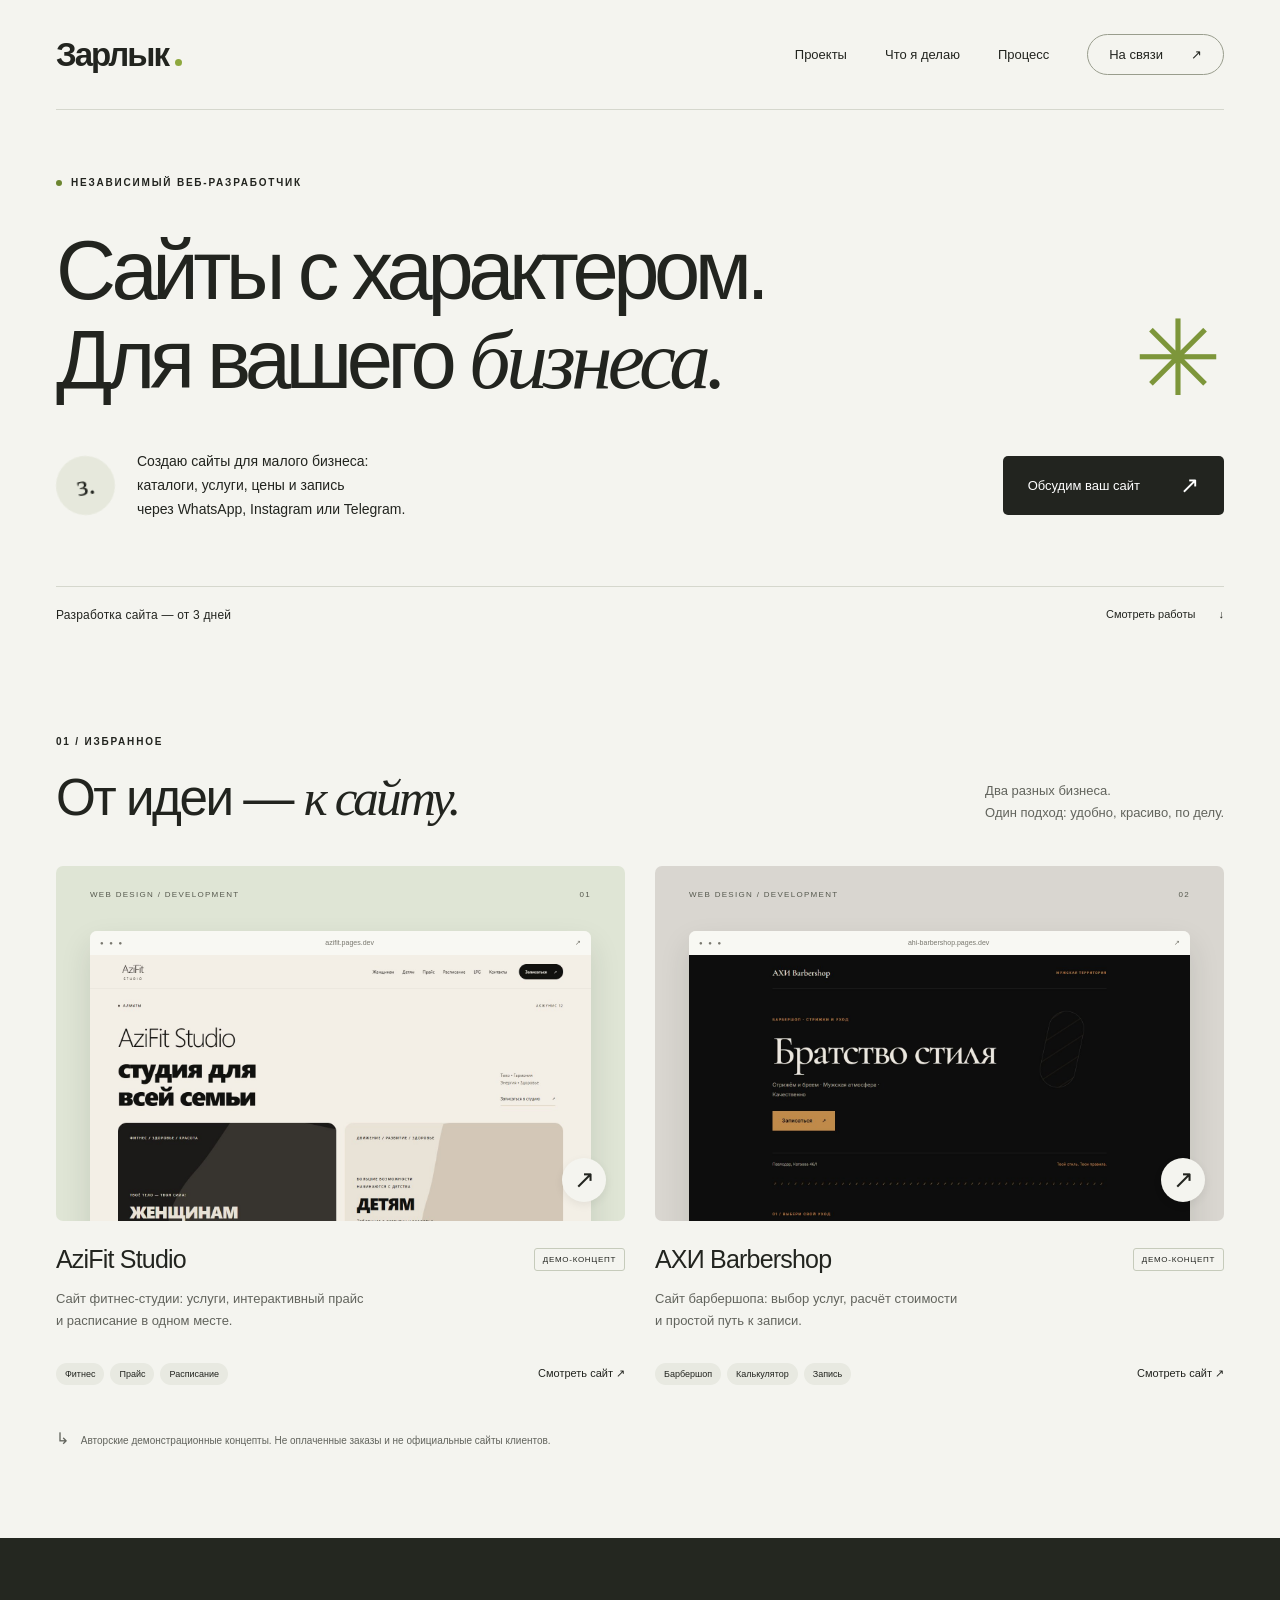
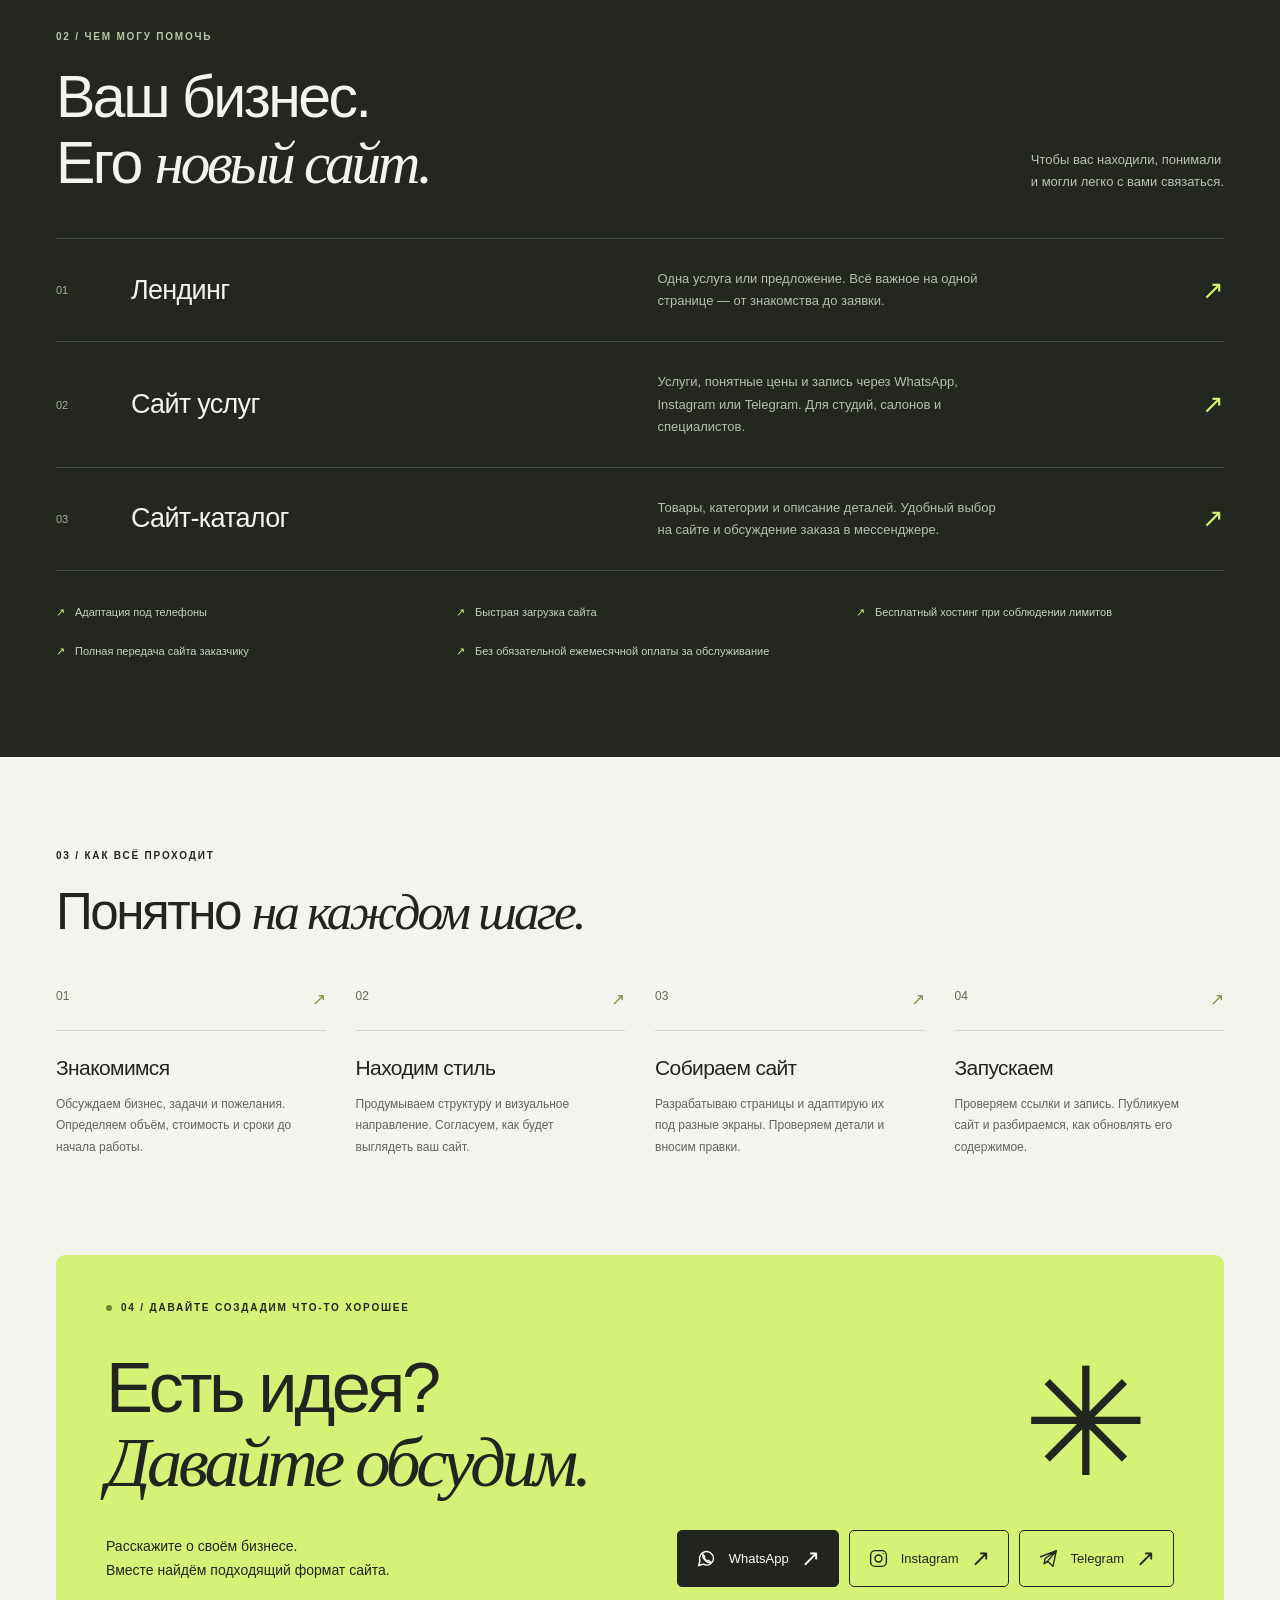
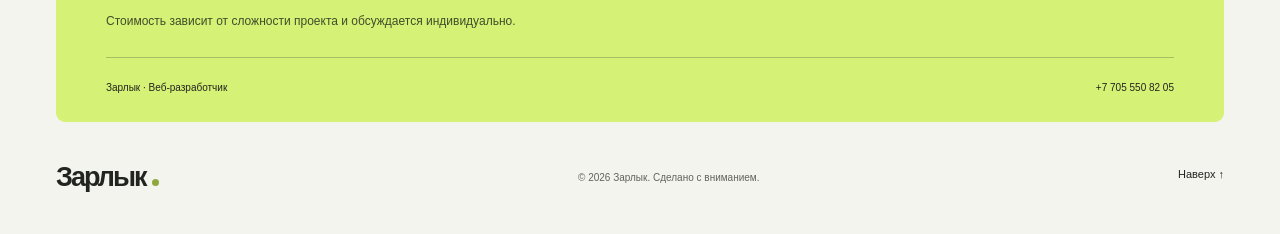
==== commit 905d29ca: "добавление телеги и кнопка обсудить" ====
--- a/index.html
+++ b/index.html
@@ -5,11 +5,11 @@
   <meta name="viewport" content="width=device-width, initial-scale=1">
   <meta name="theme-color" content="#f4f4ef">
   <title>Зарлык — разработка сайтов для малого бизнеса</title>
-  <meta name="description" content="Зарлык — сайты для малого бизнеса: каталоги, услуги, цены и запись через WhatsApp или Instagram. Разработка от 3 дней. Полная передача сайта заказчику.">
+  <meta name="description" content="Зарлык — сайты для малого бизнеса: каталоги, услуги, цены и запись через WhatsApp, Instagram или Telegram. Разработка от 3 дней. Полная передача сайта заказчику.">
   <meta property="og:type" content="website">
   <meta property="og:locale" content="ru_RU">
   <meta property="og:title" content="Зарлык — разработка сайтов для малого бизнеса">
-  <meta property="og:description" content="Каталоги, услуги, цены и запись через WhatsApp или Instagram. Адаптивные сайты от 3 дней — с полной передачей заказчику.">
+  <meta property="og:description" content="Каталоги, услуги, цены и запись через WhatsApp, Instagram или Telegram. Адаптивные сайты от 3 дней — с полной передачей заказчику.">
   <meta property="og:site_name" content="Зарлык">
   <meta property="og:url" content="https://zarlyk-portfolio.pages.dev/">
   <meta property="og:image" content="https://zarlyk-portfolio.pages.dev/assets/social-preview.png">
@@ -19,7 +19,7 @@
   <meta property="og:image:alt" content="Зарлык — сайты для малого бизнеса. Разработка от 3 дней.">
   <meta name="twitter:card" content="summary_large_image">
   <meta name="twitter:title" content="Зарлык — разработка сайтов для малого бизнеса">
-  <meta name="twitter:description" content="Каталоги, услуги, цены и запись через WhatsApp или Instagram. Разработка от 3 дней.">
+  <meta name="twitter:description" content="Каталоги, услуги, цены и запись через WhatsApp, Instagram или Telegram. Разработка от 3 дней.">
   <meta name="twitter:image" content="https://zarlyk-portfolio.pages.dev/assets/social-preview.png">
   <meta name="twitter:image:alt" content="Зарлык — сайты для малого бизнеса. Разработка от 3 дней.">
   <link rel="canonical" href="https://zarlyk-portfolio.pages.dev/">
@@ -38,7 +38,7 @@
     <section class="hero wrap" id="home" aria-labelledby="hero-title">
       <div class="eyebrow"><span class="status-dot"></span> НЕЗАВИСИМЫЙ ВЕБ-РАЗРАБОТЧИК</div>
       <h1 id="hero-title">Сайты с характером.<br>Для вашего <span class="serif">бизнеса.</span><span class="hero-star" aria-hidden="true">✳</span></h1>
-      <div class="hero-bottom"><div class="intro"><span class="mini-mark" aria-hidden="true">з.</span><p>Создаю сайты для малого бизнеса:<br>каталоги, услуги, цены и запись<br class="desktop-break"> через WhatsApp или Instagram.</p></div><a class="button dark" href="https://wa.me/77055508205?text=Здравствуйте%2C%20Зарлык!%20Хочу%20обсудить%20разработку%20сайта." target="_blank" rel="noopener noreferrer">Обсудим ваш сайт <span aria-hidden="true">↗</span></a></div>
+      <div class="hero-bottom"><div class="intro"><span class="mini-mark" aria-hidden="true">з.</span><p>Создаю сайты для малого бизнеса:<br>каталоги, услуги, цены и запись<br class="desktop-break"> через WhatsApp, Instagram или Telegram.</p></div><a class="button dark" id="contact-choice-trigger" href="#contact">Обсудим ваш сайт <span aria-hidden="true">↗</span></a></div>
       <div class="hero-foot"><span>Разработка сайта — от 3 дней</span><a href="#projects">Смотреть работы <span aria-hidden="true">↓</span></a></div>
     </section>
 
@@ -51,12 +51,19 @@
       <p class="project-note"><span aria-hidden="true">↳</span> Авторские демонстрационные концепты. Не оплаченные заказы и не официальные сайты клиентов.</p>
     </section>
 
-    <section class="services" id="services" aria-labelledby="services-title"><div class="wrap section"><div class="section-top"><div><div class="eyebrow">02 / ЧЕМ МОГУ ПОМОЧЬ</div><h2 id="services-title">Ваш бизнес.<br>Его <span class="serif">новый сайт.</span></h2></div><p>Чтобы вас находили, понимали<br>и могли легко с вами связаться.</p></div><div class="service-list"><article class="service-row reveal"><span class="row-number">01</span><h3>Лендинг</h3><p>Одна услуга или предложение. Всё важное на одной странице — от знакомства до заявки.</p><span class="service-icon" aria-hidden="true">↗</span></article><article class="service-row reveal"><span class="row-number">02</span><h3>Сайт услуг</h3><p>Услуги, понятные цены и запись через WhatsApp или Instagram. Для студий, салонов и специалистов.</p><span class="service-icon" aria-hidden="true">↗</span></article><article class="service-row reveal"><span class="row-number">03</span><h3>Сайт-каталог</h3><p>Товары, категории и описание деталей. Удобный выбор на сайте и обсуждение заказа в мессенджере.</p><span class="service-icon" aria-hidden="true">↗</span></article></div><ul class="service-benefits" aria-label="Преимущества работы со мной"><li>Адаптация под телефоны</li><li>Быстрая загрузка сайта</li><li>Бесплатный хостинг при соблюдении лимитов</li><li>Полная передача сайта заказчику</li><li>Без обязательной ежемесячной оплаты за обслуживание</li></ul></div></section>
+    <section class="services" id="services" aria-labelledby="services-title"><div class="wrap section"><div class="section-top"><div><div class="eyebrow">02 / ЧЕМ МОГУ ПОМОЧЬ</div><h2 id="services-title">Ваш бизнес.<br>Его <span class="serif">новый сайт.</span></h2></div><p>Чтобы вас находили, понимали<br>и могли легко с вами связаться.</p></div><div class="service-list"><article class="service-row reveal"><span class="row-number">01</span><h3>Лендинг</h3><p>Одна услуга или предложение. Всё важное на одной странице — от знакомства до заявки.</p><span class="service-icon" aria-hidden="true">↗</span></article><article class="service-row reveal"><span class="row-number">02</span><h3>Сайт услуг</h3><p>Услуги, понятные цены и запись через WhatsApp, Instagram или Telegram. Для студий, салонов и специалистов.</p><span class="service-icon" aria-hidden="true">↗</span></article><article class="service-row reveal"><span class="row-number">03</span><h3>Сайт-каталог</h3><p>Товары, категории и описание деталей. Удобный выбор на сайте и обсуждение заказа в мессенджере.</p><span class="service-icon" aria-hidden="true">↗</span></article></div><ul class="service-benefits" aria-label="Преимущества работы со мной"><li>Адаптация под телефоны</li><li>Быстрая загрузка сайта</li><li>Бесплатный хостинг при соблюдении лимитов</li><li>Полная передача сайта заказчику</li><li>Без обязательной ежемесячной оплаты за обслуживание</li></ul></div></section>
 
     <section class="process wrap section" id="process" aria-labelledby="process-title"><div class="section-top"><div><div class="eyebrow">03 / КАК ВСЁ ПРОХОДИТ</div><h2 id="process-title">Понятно <span class="serif">на каждом шаге.</span></h2></div></div><div class="steps"><article class="step reveal"><span class="step-number">01 <span aria-hidden="true">↗</span></span><h3>Знакомимся</h3><p>Обсуждаем бизнес, задачи и пожелания. Определяем объём, стоимость и сроки до начала работы.</p></article><article class="step reveal"><span class="step-number">02 <span aria-hidden="true">↗</span></span><h3>Находим стиль</h3><p>Продумываем структуру и визуальное направление. Согласуем, как будет выглядеть ваш сайт.</p></article><article class="step reveal"><span class="step-number">03 <span aria-hidden="true">↗</span></span><h3>Собираем сайт</h3><p>Разрабатываю страницы и адаптирую их под разные экраны. Проверяем детали и вносим правки.</p></article><article class="step reveal"><span class="step-number">04 <span aria-hidden="true">↗</span></span><h3>Запускаем</h3><p>Проверяем ссылки и запись. Публикуем сайт и разбираемся, как обновлять его содержимое.</p></article></div></section>
 
     <section class="contact wrap" id="contact" aria-labelledby="contact-title"><div class="contact-panel"><div class="eyebrow"><span class="status-dot"></span> 04 / ДАВАЙТЕ СОЗДАДИМ ЧТО-ТО ХОРОШЕЕ</div><div class="contact-main"><h2 id="contact-title">Есть идея?<br><span class="serif">Давайте обсудим.</span></h2><span class="contact-star" aria-hidden="true">✳</span></div><div class="contact-bottom"><p>Расскажите о своём бизнесе.<br>Вместе найдём подходящий формат сайта.</p><div class="social-contacts" aria-label="Способы связи"><a class="button social-button dark" href="https://wa.me/77055508205?text=Здравствуйте%2C%20Зарлык!%20Хочу%20обсудить%20разработку%20сайта." target="_blank" rel="noopener noreferrer" aria-label="Написать в WhatsApp (откроется в новой вкладке)"><svg class="social-icon" viewBox="0 0 24 24" fill="none" stroke="currentColor" stroke-width="1.6" stroke-linecap="round" stroke-linejoin="round" aria-hidden="true" focusable="false"><path d="M20 11.5a8 8 0 0 1-11.8 7L3 20l1.5-5.2A8 8 0 1 1 20 11.5Z"/><path d="m8 7 2 3-1 1c1 2 2 3 4 4l1-1 3 2c-2 3-11-4-9-9Z"/></svg><span class="social-name">WhatsApp</span><span aria-hidden="true">↗</span></a><a class="button social-button social-secondary" href="https://www.instagram.com/almezulyy/" target="_blank" rel="noopener noreferrer" aria-label="Написать в Instagram (откроется в новой вкладке)"><svg class="social-icon" viewBox="0 0 24 24" fill="none" stroke="currentColor" stroke-width="1.6" stroke-linecap="round" stroke-linejoin="round" aria-hidden="true" focusable="false"><rect x="3" y="3" width="18" height="18" rx="5"/><circle cx="12" cy="12" r="4"/><circle cx="17.5" cy="6.5" r=".8" fill="currentColor" stroke="none"/></svg><span class="social-name">Instagram</span><span aria-hidden="true">↗</span></a><a class="button social-button social-secondary" href="https://t.me/ZarlykSh" target="_blank" rel="noopener noreferrer" aria-label="Написать в Telegram (откроется в новой вкладке)"><svg class="social-icon" viewBox="0 0 24 24" fill="none" stroke="currentColor" stroke-width="1.6" stroke-linecap="round" stroke-linejoin="round" aria-hidden="true" focusable="false"><path d="m3 10 18-7-4 18-6-6-4 3 1-6 13-9-10 12"/></svg><span class="social-name">Telegram</span><span aria-hidden="true">↗</span></a></div></div><p class="pricing-note">Стоимость зависит от сложности проекта и обсуждается индивидуально.</p><div class="contact-details"><span>Зарлык · Веб-разработчик</span><a href="tel:+77055508205">+7 705 550 82 05</a></div></div></section>
   </main>
+  <dialog class="contact-dialog" id="contact-choice" aria-labelledby="contact-choice-title">
+    <button class="dialog-close" type="button" aria-label="Закрыть выбор способа связи">×</button>
+    <div class="eyebrow">ДАВАЙТЕ ОБСУДИМ ВАШ САЙТ</div>
+    <h2 id="contact-choice-title">Где вам удобнее?</h2>
+    <p>Выберите способ связи.</p>
+    <div class="social-contacts" id="contact-choice-links"></div>
+  </dialog>
   <footer class="footer wrap"><a class="logo" href="#home" aria-label="Зарлык — на главную">Зарлык<i></i></a><span>© <span id="year">2026</span> Зарлык. Сделано с вниманием.</span><a href="#home">Наверх ↑</a></footer>
 </body>
 </html>
--- a/styles.css
+++ b/styles.css
@@ -14,3 +14,4 @@
 @media(max-width:760px){.social-contacts{width:100%;display:grid;grid-template-columns:repeat(3,minmax(0,1fr))}.social-contacts .social-button{gap:8px;padding-inline:12px}.social-button .social-name{font-size:12px}}
 @media(max-width:520px){.social-contacts{grid-template-columns:1fr;gap:10px}.social-contacts .social-button{width:100%;padding-inline:20px;justify-content:flex-start}.social-button .social-name{font-size:13px}.social-button>span:last-child{margin-left:auto}}
 @media(min-width:521px) and (max-width:640px){.social-contacts{display:flex}.social-contacts .social-button{flex:1 1 160px}}
+.contact-dialog{width:min(440px,calc(100% - 32px));max-height:calc(100dvh - 32px);padding:38px 28px 28px;border:1px solid var(--line);border-radius:9px;background:var(--paper);color:var(--ink);box-shadow:0 20px 80px #0003}.contact-dialog::backdrop{background:#22241f80;backdrop-filter:blur(4px)}.contact-dialog h2{font-size:30px;font-weight:400;letter-spacing:-1px;margin:22px 0 12px}.contact-dialog>p{font-size:13px;color:var(--muted);margin:0 0 24px}.dialog-close{position:absolute;top:8px;right:8px;width:44px;height:44px;border:0;border-radius:50%;background:transparent;color:var(--ink);font-size:26px;cursor:pointer}.dialog-close:hover{background:#e8e9e1}.contact-dialog .eyebrow{padding-right:20px;font-size:8px}.contact-dialog .social-contacts{display:flex;flex-direction:column;gap:10px}.contact-dialog .social-button{width:100%;flex:auto;justify-content:flex-start}.contact-dialog .social-button>span:last-child{margin-left:auto}body:has(.contact-dialog[open]){overflow:hidden}
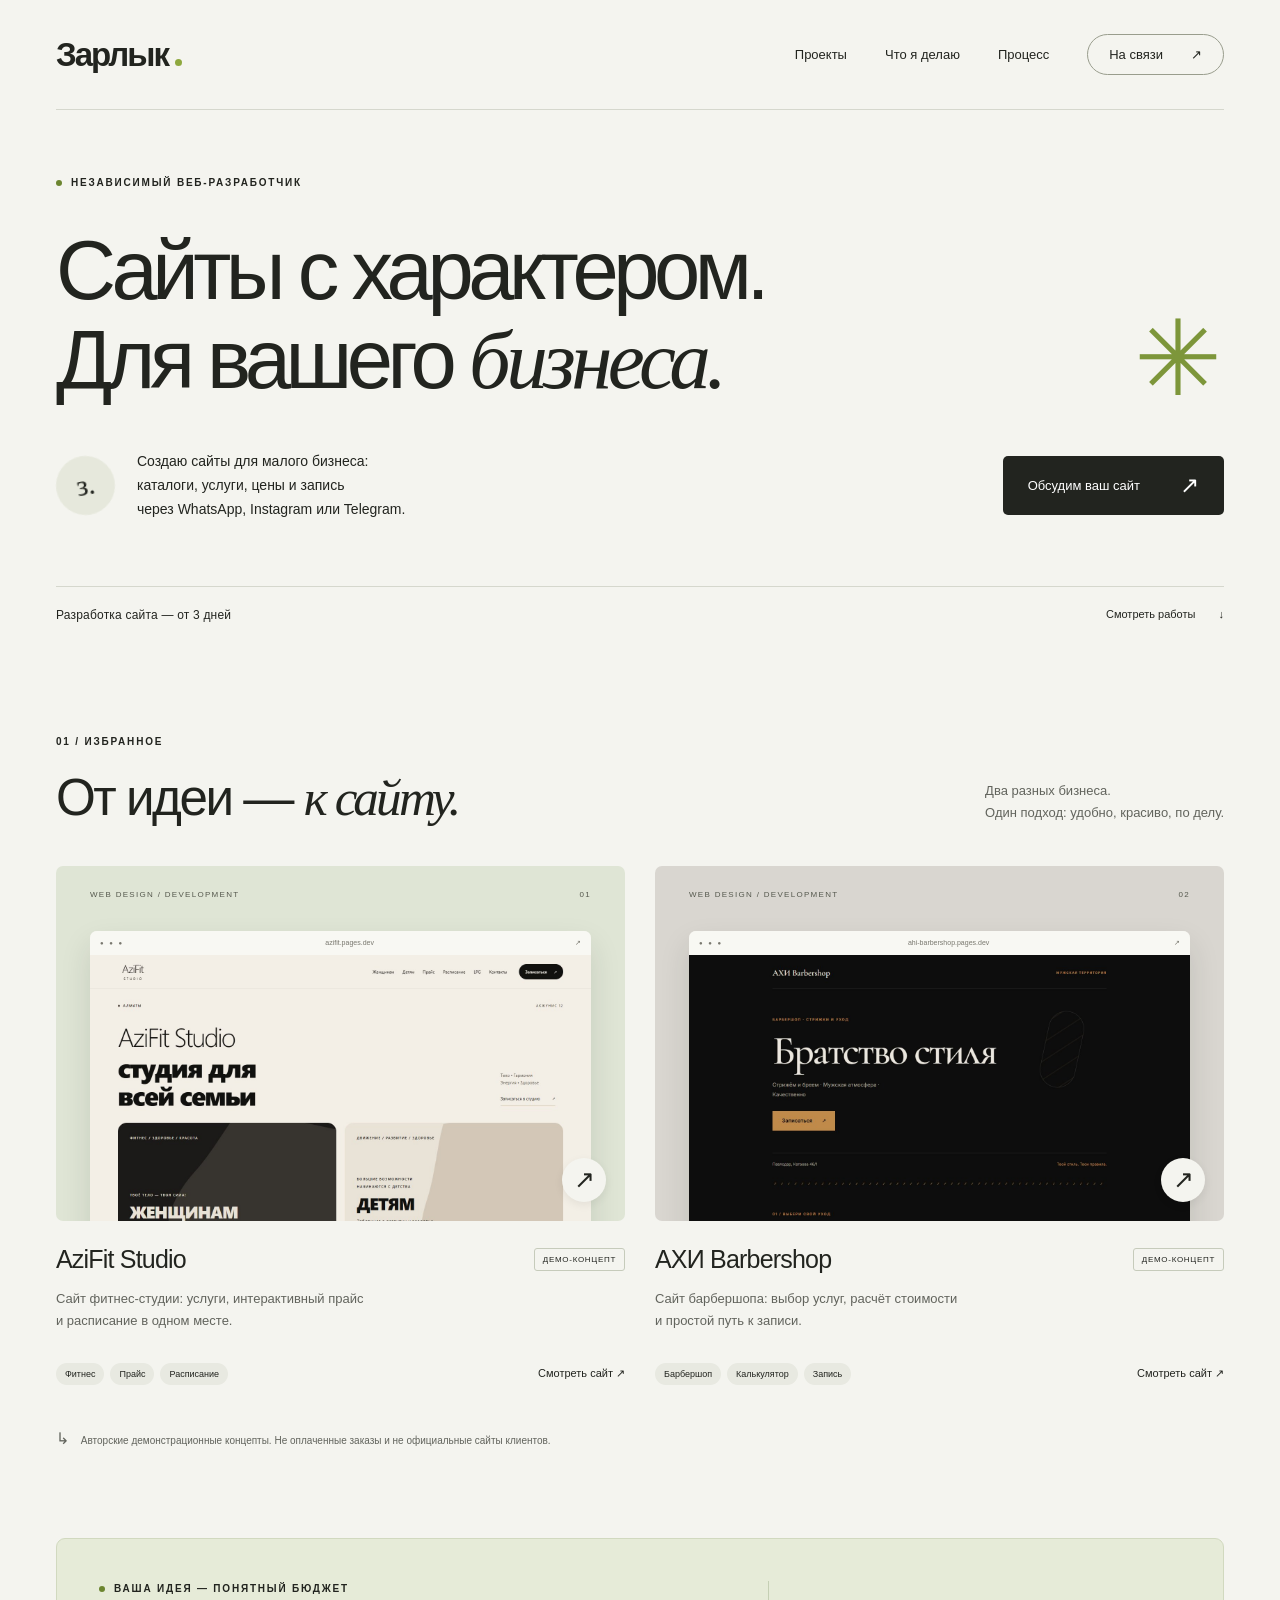
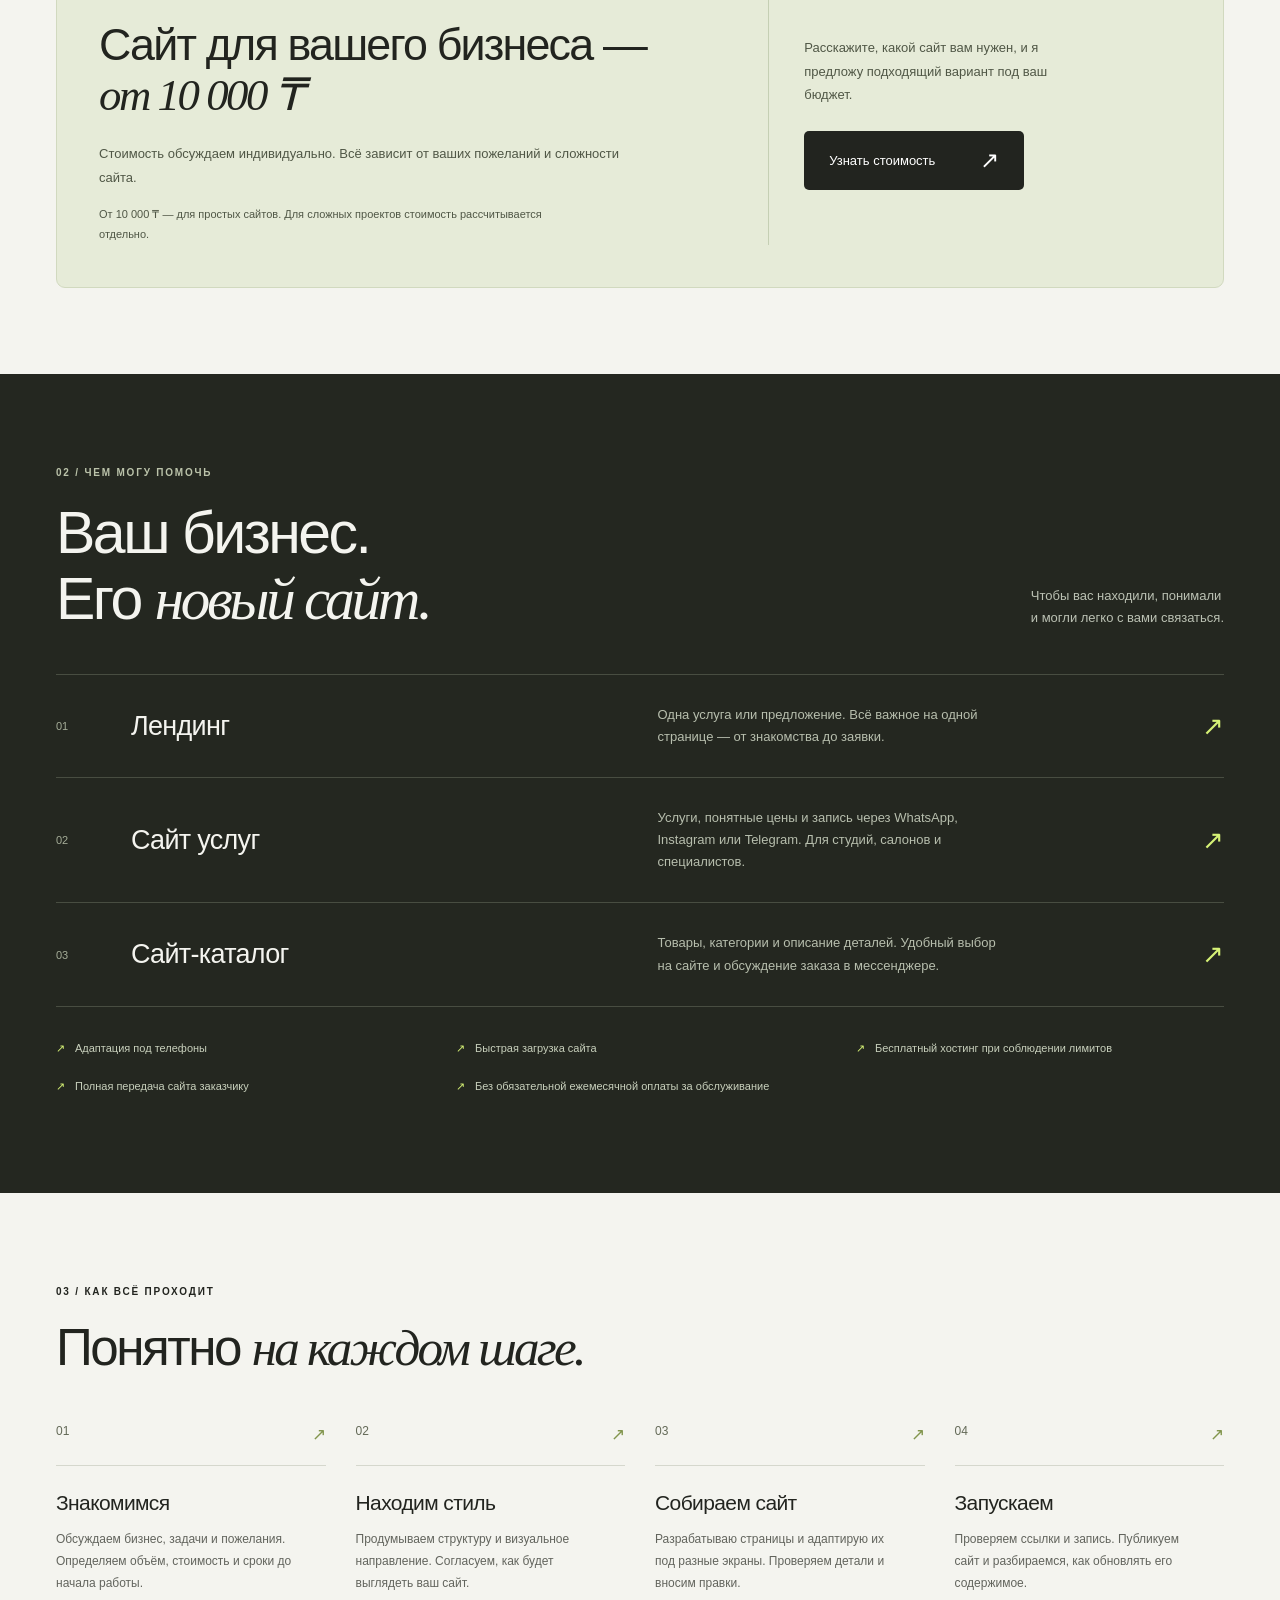
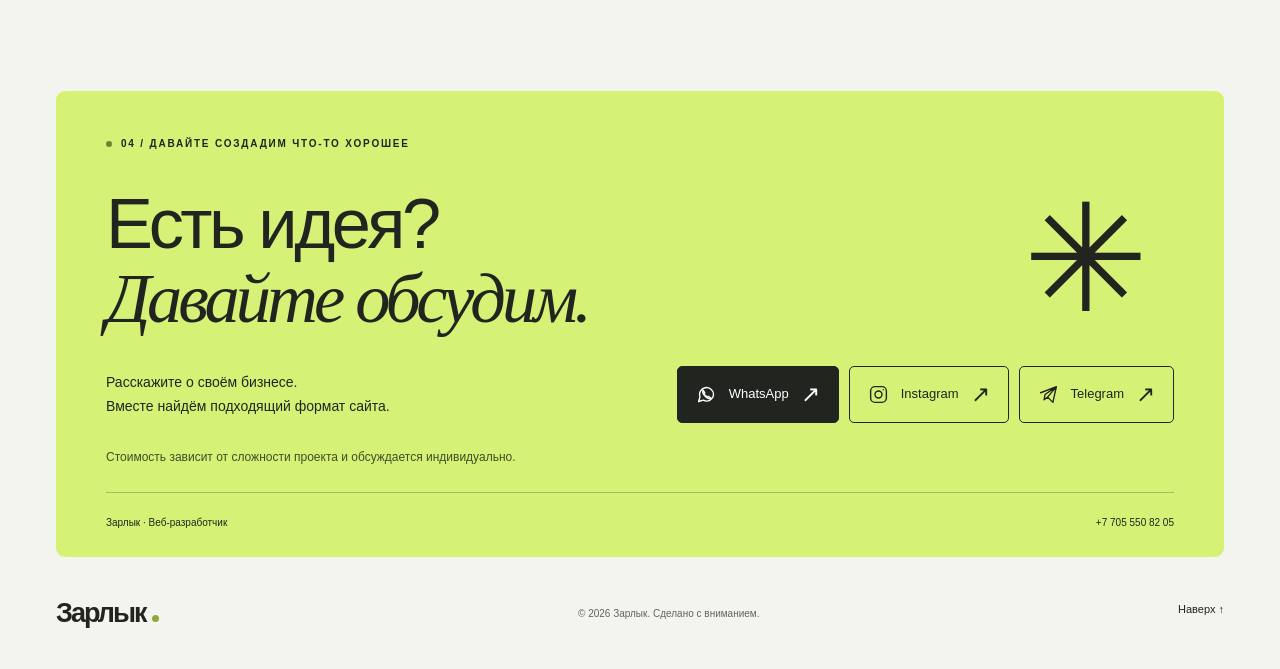
==== commit e7b49d46: "настройка цены" ====
--- a/index.html
+++ b/index.html
@@ -51,11 +51,25 @@
       <p class="project-note"><span aria-hidden="true">↳</span> Авторские демонстрационные концепты. Не оплаченные заказы и не официальные сайты клиентов.</p>
     </section>
 
+    <section class="pricing wrap" id="pricing" aria-labelledby="pricing-title">
+      <div class="pricing-panel reveal">
+        <div class="pricing-copy">
+          <div class="eyebrow"><span class="status-dot"></span> ВАША ИДЕЯ — ПОНЯТНЫЙ БЮДЖЕТ</div>
+          <h2 id="pricing-title">Сайт для вашего бизнеса — <span class="serif">от 10 000 ₸</span></h2>
+          <p>Стоимость обсуждаем индивидуально. Всё зависит от ваших пожеланий и сложности сайта.</p>
+          <p class="pricing-scope">От 10 000 ₸ — для простых сайтов. Для сложных проектов стоимость рассчитывается отдельно.</p>
+        </div>
+        <div class="pricing-action">
+          <p>Расскажите, какой сайт вам нужен, и я предложу подходящий вариант под ваш бюджет.</p>
+          <a class="button dark" href="#contact">Узнать стоимость <span aria-hidden="true">↗</span></a>
+        </div>
+      </div>
+    </section>
     <section class="services" id="services" aria-labelledby="services-title"><div class="wrap section"><div class="section-top"><div><div class="eyebrow">02 / ЧЕМ МОГУ ПОМОЧЬ</div><h2 id="services-title">Ваш бизнес.<br>Его <span class="serif">новый сайт.</span></h2></div><p>Чтобы вас находили, понимали<br>и могли легко с вами связаться.</p></div><div class="service-list"><article class="service-row reveal"><span class="row-number">01</span><h3>Лендинг</h3><p>Одна услуга или предложение. Всё важное на одной странице — от знакомства до заявки.</p><span class="service-icon" aria-hidden="true">↗</span></article><article class="service-row reveal"><span class="row-number">02</span><h3>Сайт услуг</h3><p>Услуги, понятные цены и запись через WhatsApp, Instagram или Telegram. Для студий, салонов и специалистов.</p><span class="service-icon" aria-hidden="true">↗</span></article><article class="service-row reveal"><span class="row-number">03</span><h3>Сайт-каталог</h3><p>Товары, категории и описание деталей. Удобный выбор на сайте и обсуждение заказа в мессенджере.</p><span class="service-icon" aria-hidden="true">↗</span></article></div><ul class="service-benefits" aria-label="Преимущества работы со мной"><li>Адаптация под телефоны</li><li>Быстрая загрузка сайта</li><li>Бесплатный хостинг при соблюдении лимитов</li><li>Полная передача сайта заказчику</li><li>Без обязательной ежемесячной оплаты за обслуживание</li></ul></div></section>
 
     <section class="process wrap section" id="process" aria-labelledby="process-title"><div class="section-top"><div><div class="eyebrow">03 / КАК ВСЁ ПРОХОДИТ</div><h2 id="process-title">Понятно <span class="serif">на каждом шаге.</span></h2></div></div><div class="steps"><article class="step reveal"><span class="step-number">01 <span aria-hidden="true">↗</span></span><h3>Знакомимся</h3><p>Обсуждаем бизнес, задачи и пожелания. Определяем объём, стоимость и сроки до начала работы.</p></article><article class="step reveal"><span class="step-number">02 <span aria-hidden="true">↗</span></span><h3>Находим стиль</h3><p>Продумываем структуру и визуальное направление. Согласуем, как будет выглядеть ваш сайт.</p></article><article class="step reveal"><span class="step-number">03 <span aria-hidden="true">↗</span></span><h3>Собираем сайт</h3><p>Разрабатываю страницы и адаптирую их под разные экраны. Проверяем детали и вносим правки.</p></article><article class="step reveal"><span class="step-number">04 <span aria-hidden="true">↗</span></span><h3>Запускаем</h3><p>Проверяем ссылки и запись. Публикуем сайт и разбираемся, как обновлять его содержимое.</p></article></div></section>
 
-    <section class="contact wrap" id="contact" aria-labelledby="contact-title"><div class="contact-panel"><div class="eyebrow"><span class="status-dot"></span> 04 / ДАВАЙТЕ СОЗДАДИМ ЧТО-ТО ХОРОШЕЕ</div><div class="contact-main"><h2 id="contact-title">Есть идея?<br><span class="serif">Давайте обсудим.</span></h2><span class="contact-star" aria-hidden="true">✳</span></div><div class="contact-bottom"><p>Расскажите о своём бизнесе.<br>Вместе найдём подходящий формат сайта.</p><div class="social-contacts" aria-label="Способы связи"><a class="button social-button dark" href="https://wa.me/77055508205?text=Здравствуйте%2C%20Зарлык!%20Хочу%20обсудить%20разработку%20сайта." target="_blank" rel="noopener noreferrer" aria-label="Написать в WhatsApp (откроется в новой вкладке)"><svg class="social-icon" viewBox="0 0 24 24" fill="none" stroke="currentColor" stroke-width="1.6" stroke-linecap="round" stroke-linejoin="round" aria-hidden="true" focusable="false"><path d="M20 11.5a8 8 0 0 1-11.8 7L3 20l1.5-5.2A8 8 0 1 1 20 11.5Z"/><path d="m8 7 2 3-1 1c1 2 2 3 4 4l1-1 3 2c-2 3-11-4-9-9Z"/></svg><span class="social-name">WhatsApp</span><span aria-hidden="true">↗</span></a><a class="button social-button social-secondary" href="https://www.instagram.com/almezulyy/" target="_blank" rel="noopener noreferrer" aria-label="Написать в Instagram (откроется в новой вкладке)"><svg class="social-icon" viewBox="0 0 24 24" fill="none" stroke="currentColor" stroke-width="1.6" stroke-linecap="round" stroke-linejoin="round" aria-hidden="true" focusable="false"><rect x="3" y="3" width="18" height="18" rx="5"/><circle cx="12" cy="12" r="4"/><circle cx="17.5" cy="6.5" r=".8" fill="currentColor" stroke="none"/></svg><span class="social-name">Instagram</span><span aria-hidden="true">↗</span></a><a class="button social-button social-secondary" href="https://t.me/ZarlykSh" target="_blank" rel="noopener noreferrer" aria-label="Написать в Telegram (откроется в новой вкладке)"><svg class="social-icon" viewBox="0 0 24 24" fill="none" stroke="currentColor" stroke-width="1.6" stroke-linecap="round" stroke-linejoin="round" aria-hidden="true" focusable="false"><path d="m3 10 18-7-4 18-6-6-4 3 1-6 13-9-10 12"/></svg><span class="social-name">Telegram</span><span aria-hidden="true">↗</span></a></div></div><p class="pricing-note">Стоимость зависит от сложности проекта и обсуждается индивидуально.</p><div class="contact-details"><span>Зарлык · Веб-разработчик</span><a href="tel:+77055508205">+7 705 550 82 05</a></div></div></section>
+    <section class="contact wrap" id="contact" aria-labelledby="contact-title"><div class="contact-panel"><div class="eyebrow"><span class="status-dot"></span> 04 / ДАВАЙТЕ СОЗДАДИМ ЧТО-ТО ХОРОШЕЕ</div><div class="contact-main"><h2 id="contact-title">Есть идея?<br><span class="serif">Давайте обсудим.</span></h2><span class="contact-star" aria-hidden="true">✳</span></div><div class="contact-bottom"><p>Расскажите о своём бизнесе.<br>Вместе найдём подходящий формат сайта.</p><div class="social-contacts" aria-label="Способы связи"><a class="button social-button dark" href="https://wa.me/77055508205?text=Здравствуйте!%20Хочу%20обсудить%20разработку%20сайта." target="_blank" rel="noopener noreferrer" aria-label="Написать в WhatsApp (откроется в новой вкладке)"><svg class="social-icon" viewBox="0 0 24 24" fill="none" stroke="currentColor" stroke-width="1.6" stroke-linecap="round" stroke-linejoin="round" aria-hidden="true" focusable="false"><path d="M20 11.5a8 8 0 0 1-11.8 7L3 20l1.5-5.2A8 8 0 1 1 20 11.5Z"/><path d="m8 7 2 3-1 1c1 2 2 3 4 4l1-1 3 2c-2 3-11-4-9-9Z"/></svg><span class="social-name">WhatsApp</span><span aria-hidden="true">↗</span></a><a class="button social-button social-secondary" href="https://www.instagram.com/almezulyy/" target="_blank" rel="noopener noreferrer" aria-label="Написать в Instagram (откроется в новой вкладке)"><svg class="social-icon" viewBox="0 0 24 24" fill="none" stroke="currentColor" stroke-width="1.6" stroke-linecap="round" stroke-linejoin="round" aria-hidden="true" focusable="false"><rect x="3" y="3" width="18" height="18" rx="5"/><circle cx="12" cy="12" r="4"/><circle cx="17.5" cy="6.5" r=".8" fill="currentColor" stroke="none"/></svg><span class="social-name">Instagram</span><span aria-hidden="true">↗</span></a><a class="button social-button social-secondary" href="https://t.me/ZarlykSh" target="_blank" rel="noopener noreferrer" aria-label="Написать в Telegram (откроется в новой вкладке)"><svg class="social-icon" viewBox="0 0 24 24" fill="none" stroke="currentColor" stroke-width="1.6" stroke-linecap="round" stroke-linejoin="round" aria-hidden="true" focusable="false"><path d="m3 10 18-7-4 18-6-6-4 3 1-6 13-9-10 12"/></svg><span class="social-name">Telegram</span><span aria-hidden="true">↗</span></a></div></div><p class="pricing-note">Стоимость зависит от сложности проекта и обсуждается индивидуально.</p><div class="contact-details"><span>Зарлык · Веб-разработчик</span><a href="tel:+77055508205">+7 705 550 82 05</a></div></div></section>
   </main>
   <dialog class="contact-dialog" id="contact-choice" aria-labelledby="contact-choice-title">
     <button class="dialog-close" type="button" aria-label="Закрыть выбор способа связи">×</button>
--- a/styles.css
+++ b/styles.css
@@ -15,3 +15,7 @@
 @media(max-width:520px){.social-contacts{grid-template-columns:1fr;gap:10px}.social-contacts .social-button{width:100%;padding-inline:20px;justify-content:flex-start}.social-button .social-name{font-size:13px}.social-button>span:last-child{margin-left:auto}}
 @media(min-width:521px) and (max-width:640px){.social-contacts{display:flex}.social-contacts .social-button{flex:1 1 160px}}
 .contact-dialog{width:min(440px,calc(100% - 32px));max-height:calc(100dvh - 32px);padding:38px 28px 28px;border:1px solid var(--line);border-radius:9px;background:var(--paper);color:var(--ink);box-shadow:0 20px 80px #0003}.contact-dialog::backdrop{background:#22241f80;backdrop-filter:blur(4px)}.contact-dialog h2{font-size:30px;font-weight:400;letter-spacing:-1px;margin:22px 0 12px}.contact-dialog>p{font-size:13px;color:var(--muted);margin:0 0 24px}.dialog-close{position:absolute;top:8px;right:8px;width:44px;height:44px;border:0;border-radius:50%;background:transparent;color:var(--ink);font-size:26px;cursor:pointer}.dialog-close:hover{background:#e8e9e1}.contact-dialog .eyebrow{padding-right:20px;font-size:8px}.contact-dialog .social-contacts{display:flex;flex-direction:column;gap:10px}.contact-dialog .social-button{width:100%;flex:auto;justify-content:flex-start}.contact-dialog .social-button>span:last-child{margin-left:auto}body:has(.contact-dialog[open]){overflow:hidden}
+/* Pricing callout */
+.pricing{padding-bottom:86px}.pricing-panel{display:grid;grid-template-columns:minmax(0,1.5fr) minmax(0,1fr);gap:50px;padding:42px;background:#e6ebd8;border:1px solid #d1d9bf;border-radius:9px}.pricing-copy h2{max-width:650px;font-size:clamp(32px,3.5vw,48px);line-height:1.12;font-weight:400;letter-spacing:-1.8px;margin:22px 0}.pricing-copy h2 .serif{display:inline-block;white-space:nowrap}.pricing-panel p{font-size:13px;line-height:1.8;color:#505746;margin:0;max-width:540px}.pricing-panel .pricing-scope{font-size:11px;margin-top:16px;max-width:470px}.pricing-action{display:flex;flex-direction:column;align-items:flex-start;justify-content:center;gap:24px;padding-left:35px;border-left:1px solid #c5cfb4}.pricing-action .button{min-width:220px}.pricing-action p{max-width:290px}
+@media(max-width:760px){.pricing{padding-bottom:60px}.pricing-panel{grid-template-columns:1fr;gap:25px;padding:30px 25px}.pricing-copy h2{font-size:37px}.pricing-action{border-left:0;border-top:1px solid #c5cfb4;padding:24px 0 0;gap:20px}.pricing-action p{max-width:100%}}
+@media(max-width:520px){.pricing-panel{padding:26px 21px}.pricing-copy h2{font-size:32px;letter-spacing:-1.3px}.pricing-action{align-items:stretch}.pricing-action .button{min-width:0;width:100%}.pricing-panel p{font-size:12px}.pricing-panel .pricing-scope{font-size:11px}}
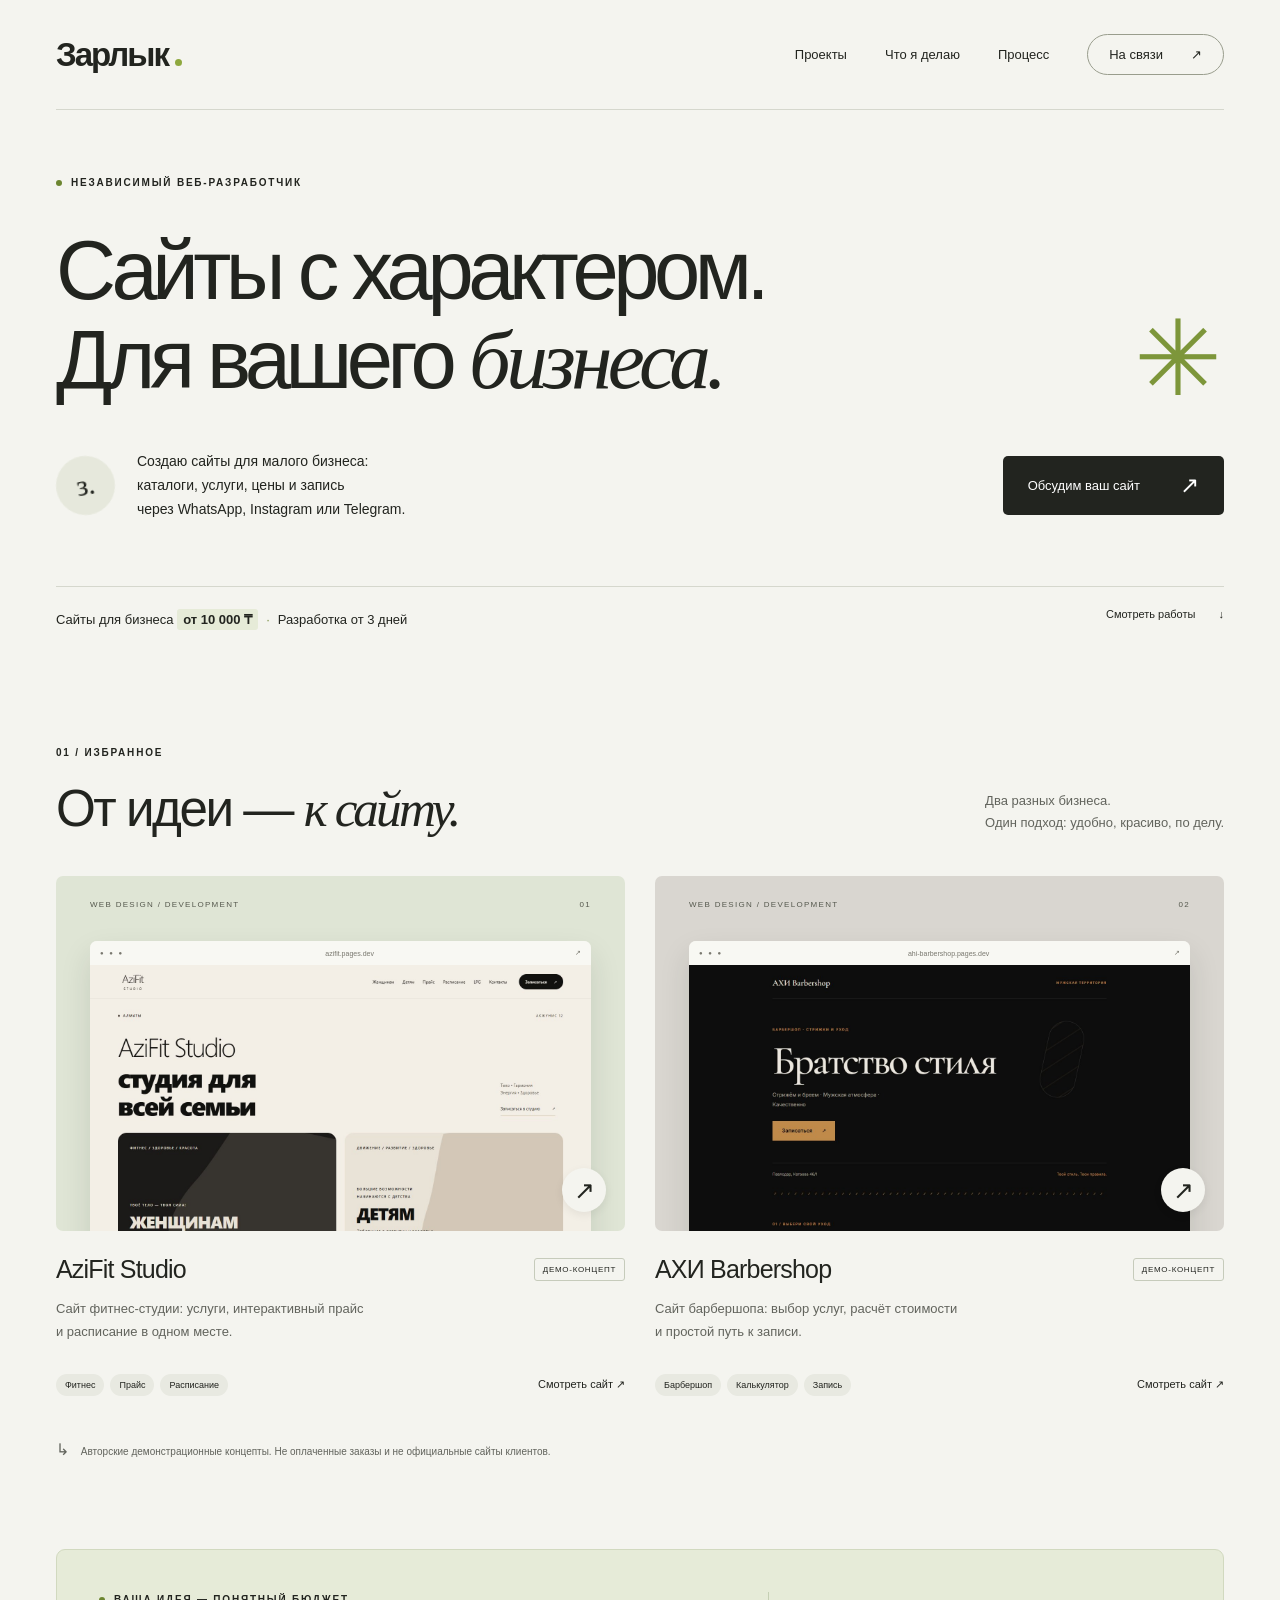
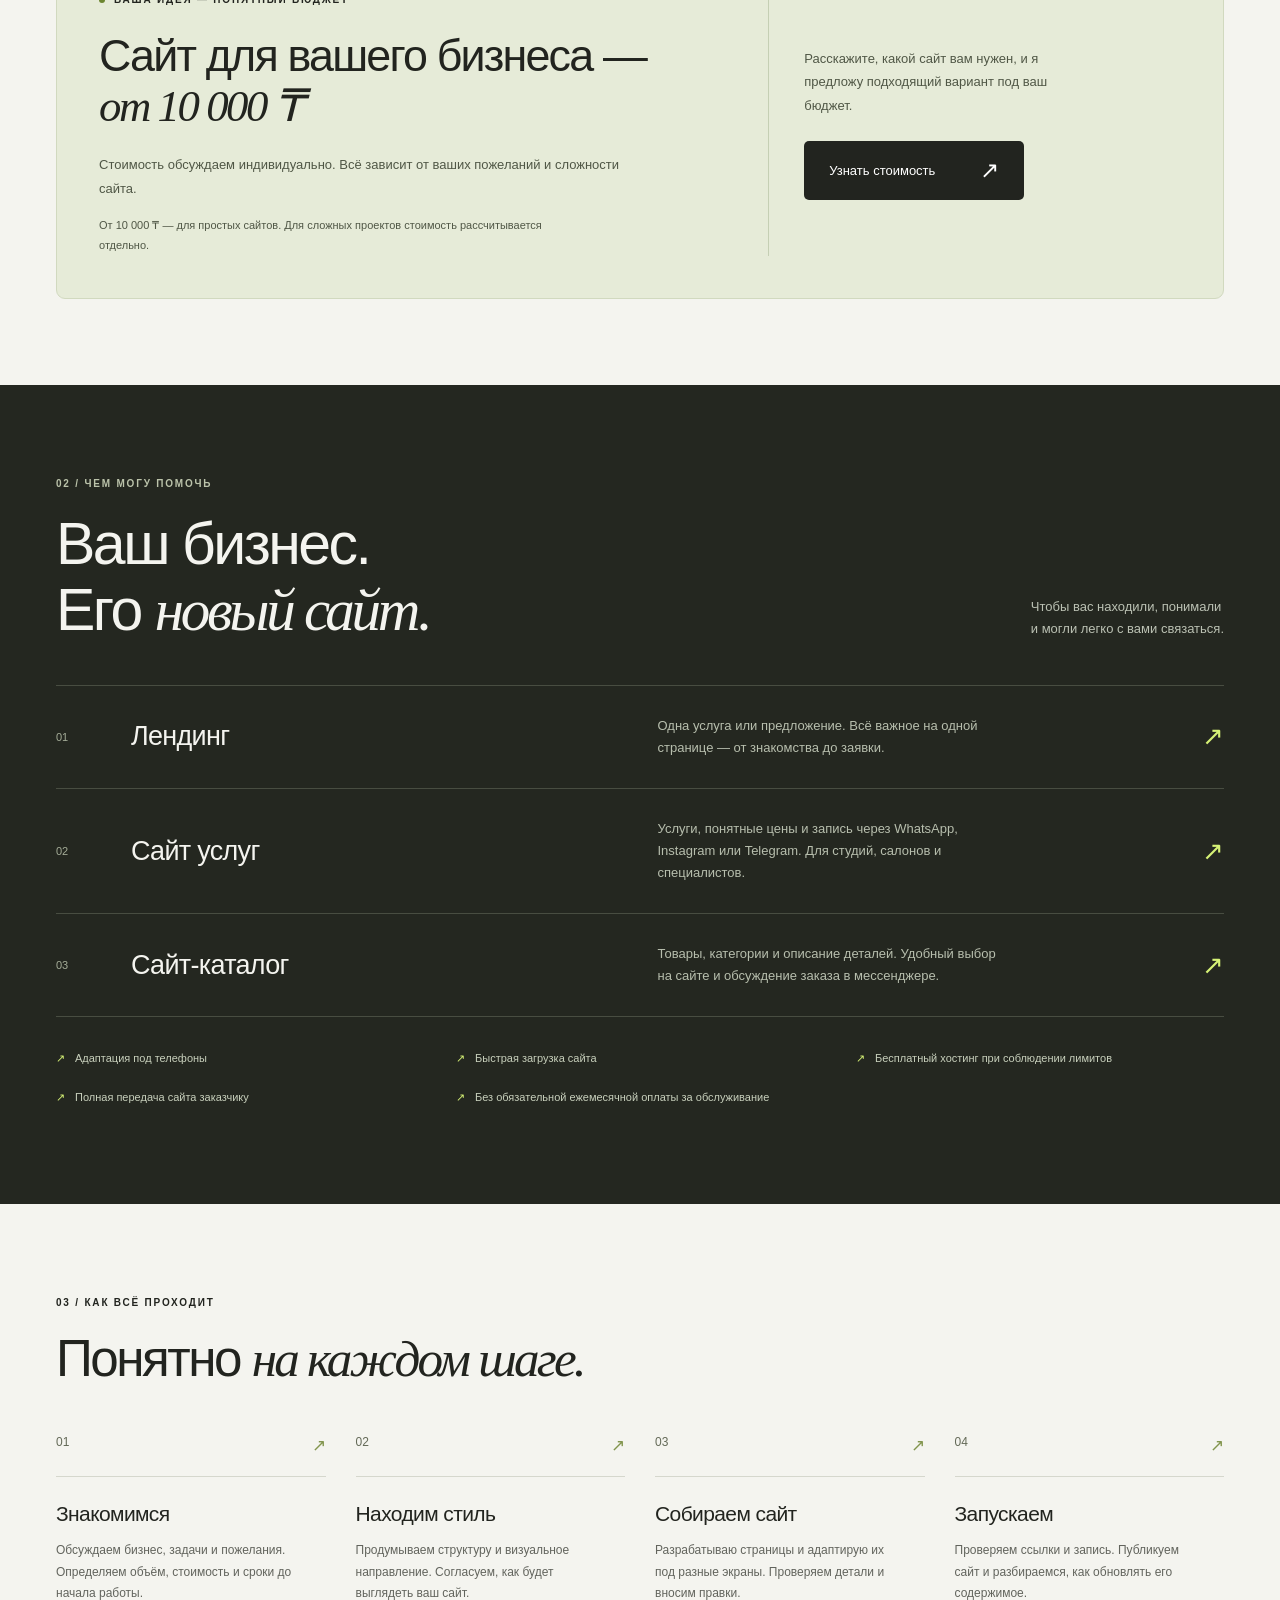
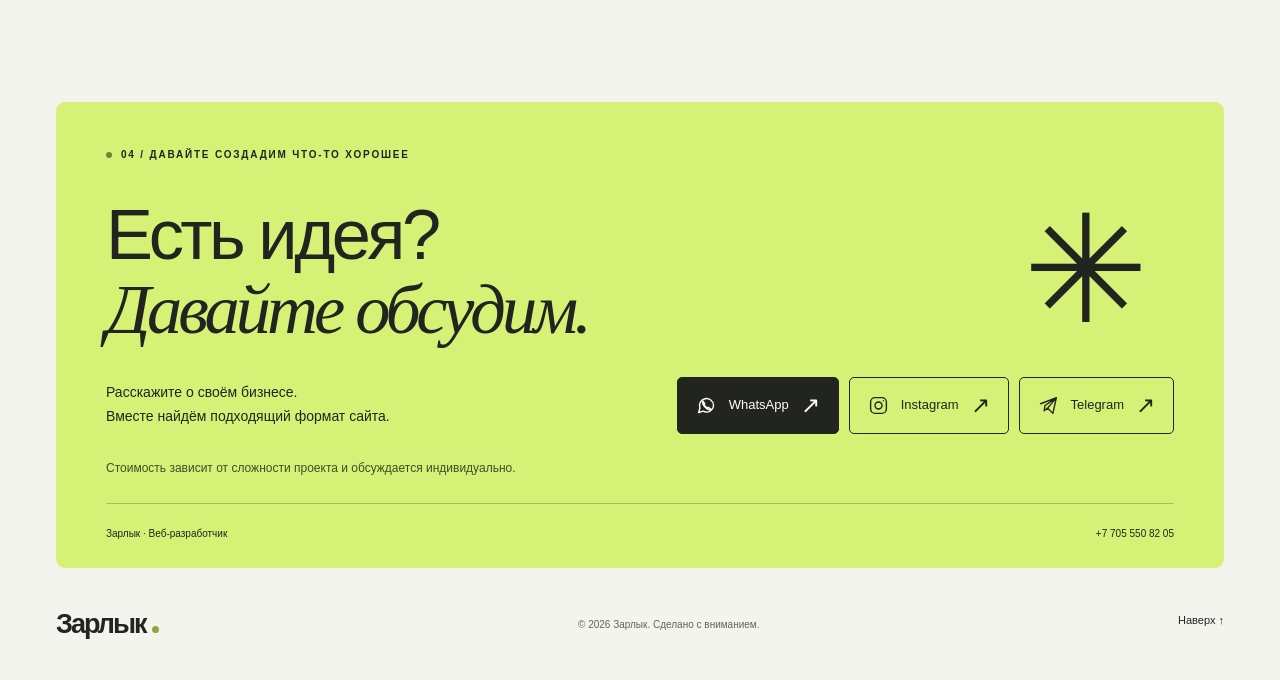
==== commit a0626561: "фиксация цены" ====
--- a/index.html
+++ b/index.html
@@ -39,7 +39,7 @@
       <div class="eyebrow"><span class="status-dot"></span> НЕЗАВИСИМЫЙ ВЕБ-РАЗРАБОТЧИК</div>
       <h1 id="hero-title">Сайты с характером.<br>Для вашего <span class="serif">бизнеса.</span><span class="hero-star" aria-hidden="true">✳</span></h1>
       <div class="hero-bottom"><div class="intro"><span class="mini-mark" aria-hidden="true">з.</span><p>Создаю сайты для малого бизнеса:<br>каталоги, услуги, цены и запись<br class="desktop-break"> через WhatsApp, Instagram или Telegram.</p></div><a class="button dark" id="contact-choice-trigger" href="#contact">Обсудим ваш сайт <span aria-hidden="true">↗</span></a></div>
-      <div class="hero-foot"><span>Разработка сайта — от 3 дней</span><a href="#projects">Смотреть работы <span aria-hidden="true">↓</span></a></div>
+      <div class="hero-foot"><span class="hero-offer"><span>Сайты для бизнеса <strong>от 10 000 ₸</strong></span><span class="offer-divider"> · </span><span>Разработка от 3 дней</span></span><a href="#projects">Смотреть работы <span aria-hidden="true">↓</span></a></div>
     </section>
 
     <section class="projects wrap section" id="projects" aria-labelledby="projects-title">
--- a/styles.css
+++ b/styles.css
@@ -19,3 +19,7 @@
 .pricing{padding-bottom:86px}.pricing-panel{display:grid;grid-template-columns:minmax(0,1.5fr) minmax(0,1fr);gap:50px;padding:42px;background:#e6ebd8;border:1px solid #d1d9bf;border-radius:9px}.pricing-copy h2{max-width:650px;font-size:clamp(32px,3.5vw,48px);line-height:1.12;font-weight:400;letter-spacing:-1.8px;margin:22px 0}.pricing-copy h2 .serif{display:inline-block;white-space:nowrap}.pricing-panel p{font-size:13px;line-height:1.8;color:#505746;margin:0;max-width:540px}.pricing-panel .pricing-scope{font-size:11px;margin-top:16px;max-width:470px}.pricing-action{display:flex;flex-direction:column;align-items:flex-start;justify-content:center;gap:24px;padding-left:35px;border-left:1px solid #c5cfb4}.pricing-action .button{min-width:220px}.pricing-action p{max-width:290px}
 @media(max-width:760px){.pricing{padding-bottom:60px}.pricing-panel{grid-template-columns:1fr;gap:25px;padding:30px 25px}.pricing-copy h2{font-size:37px}.pricing-action{border-left:0;border-top:1px solid #c5cfb4;padding:24px 0 0;gap:20px}.pricing-action p{max-width:100%}}
 @media(max-width:520px){.pricing-panel{padding:26px 21px}.pricing-copy h2{font-size:32px;letter-spacing:-1.3px}.pricing-action{align-items:stretch}.pricing-action .button{min-width:0;width:100%}.pricing-panel p{font-size:12px}.pricing-panel .pricing-scope{font-size:11px}}
+/* Compact price and timeline on the first screen. */
+.hero-foot>.hero-offer{display:flex;align-items:baseline;flex-wrap:wrap;gap:4px 8px;max-width:none;font-size:13px;line-height:1.9;letter-spacing:0}.hero-offer strong{font-weight:600;background:#e6ebd8;border-radius:3px;padding:3px 6px;white-space:nowrap}.hero-offer>span{white-space:nowrap}.hero-offer .offer-divider{color:#82954e}
+@media(max-width:760px){.hero-foot{flex-wrap:wrap;gap:12px 20px}.hero-foot>.hero-offer{font-size:12px}}
+@media(max-width:520px){.hero-foot>.hero-offer{width:100%;gap:2px 6px}.hero-foot{margin-top:30px}}
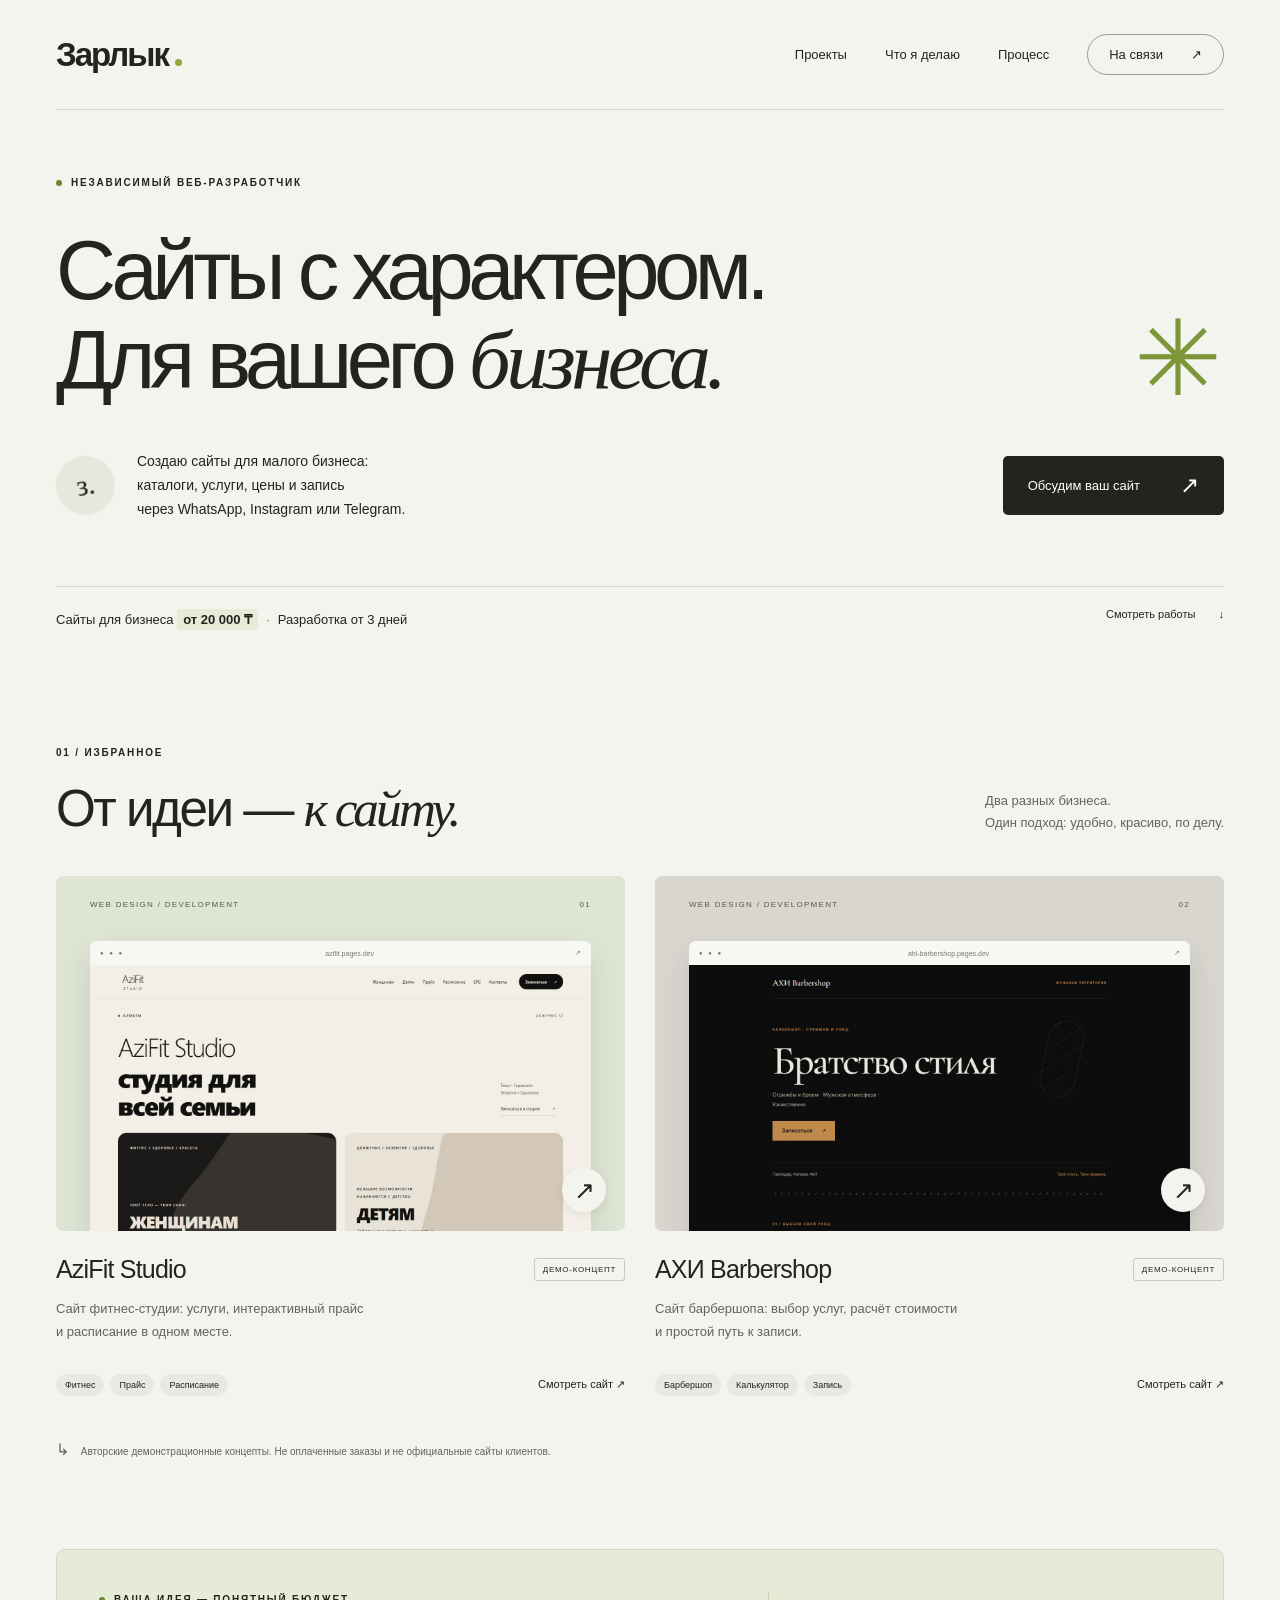
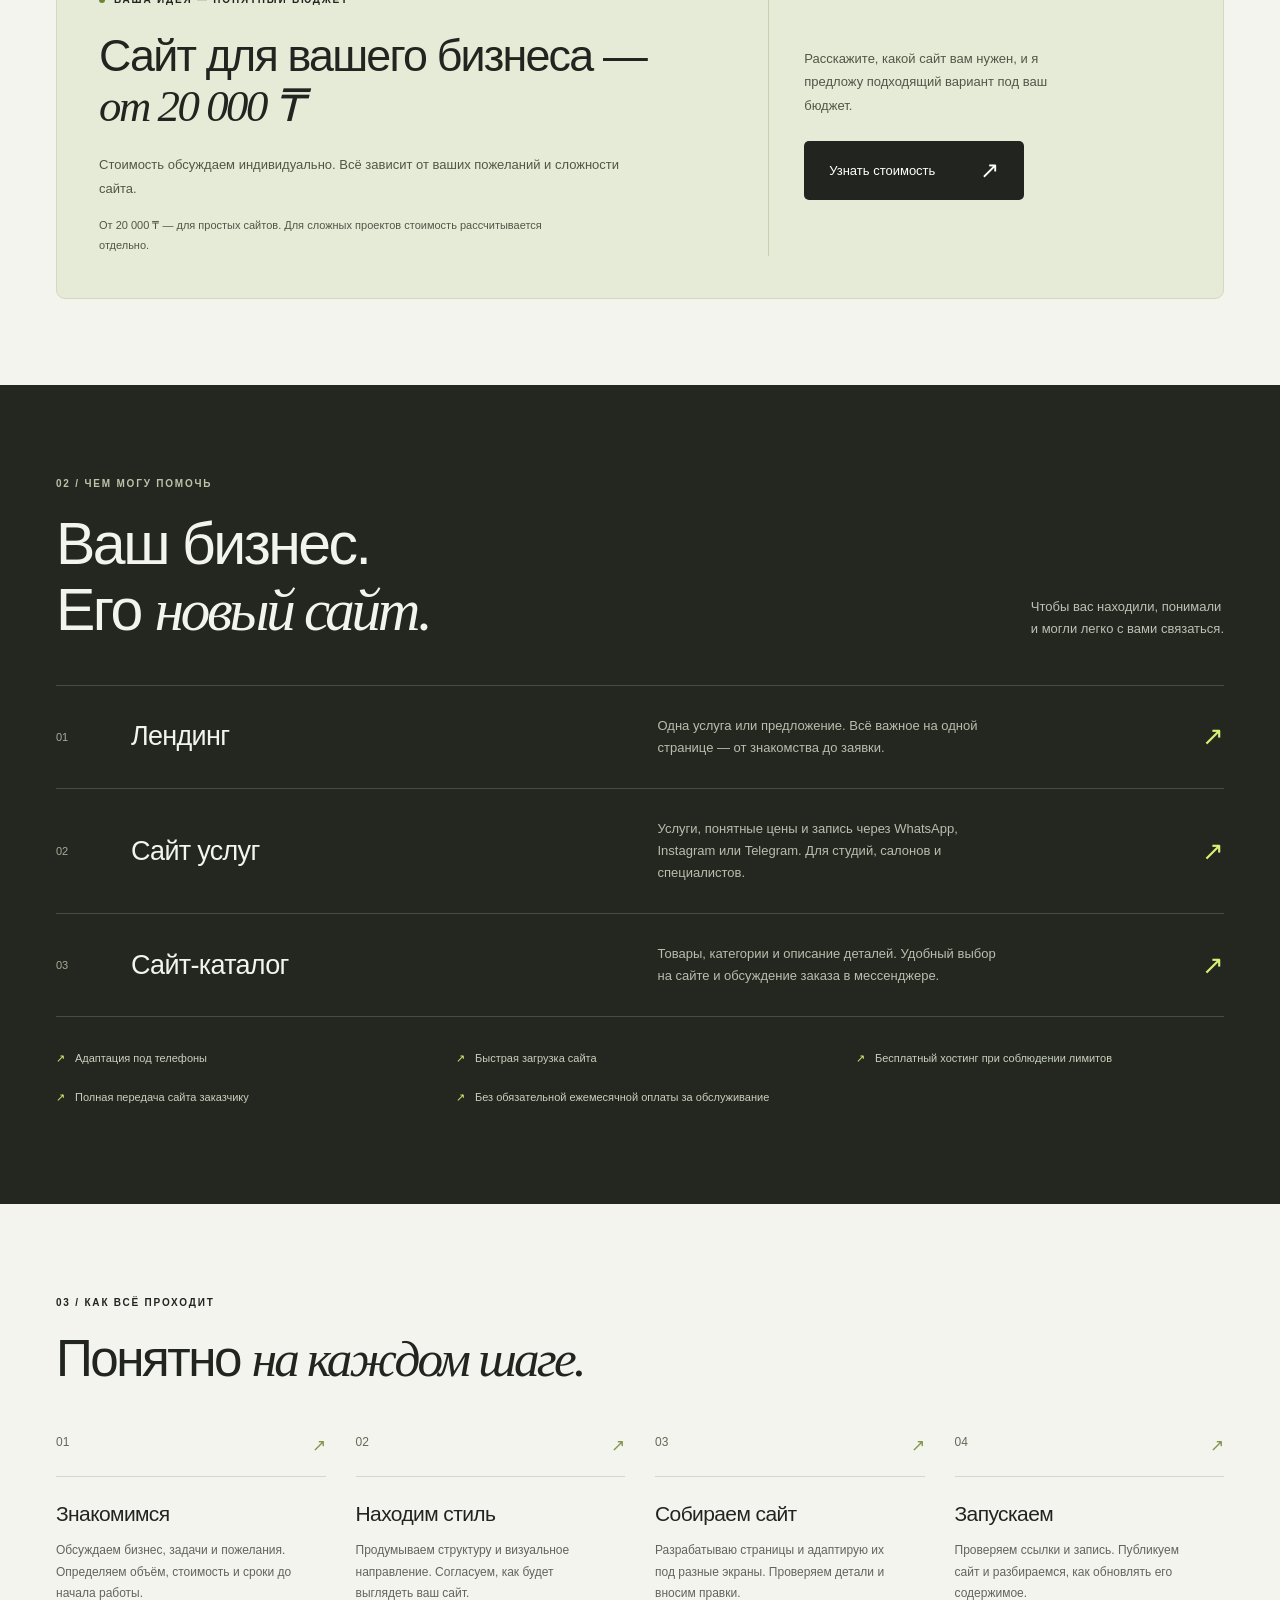
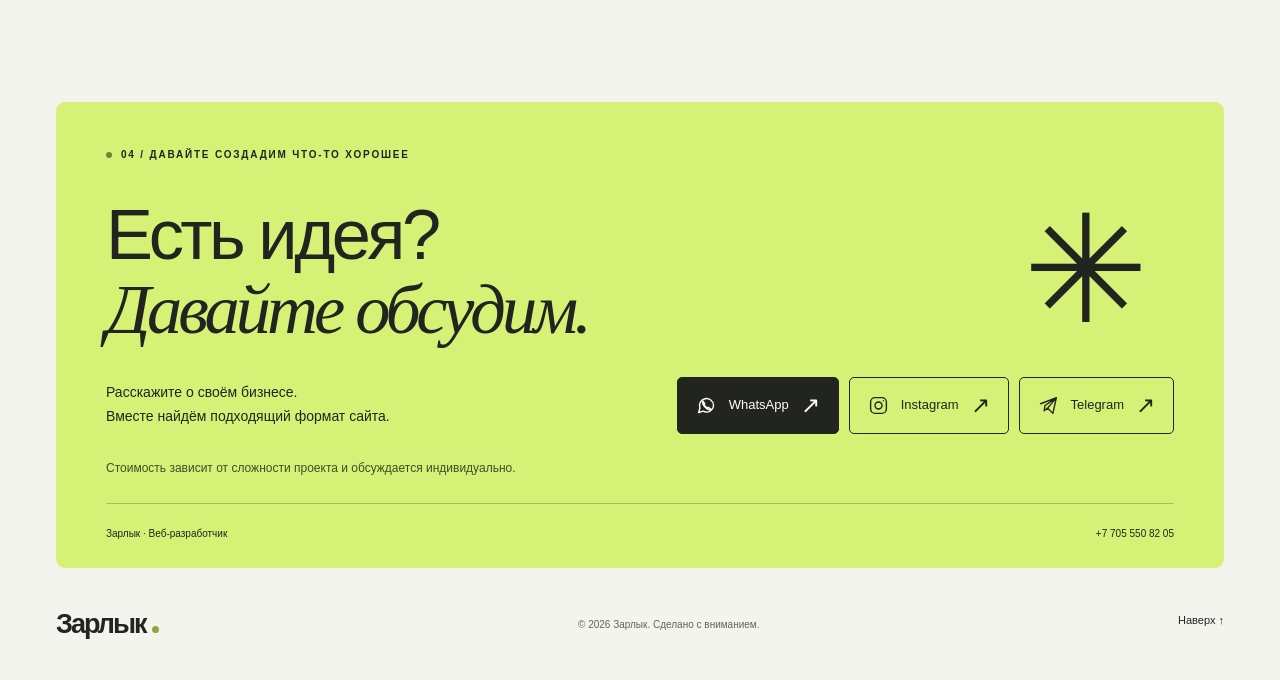
==== commit 9485fe4b: "изменение цены" ====
--- a/index.html
+++ b/index.html
@@ -39,7 +39,7 @@
       <div class="eyebrow"><span class="status-dot"></span> НЕЗАВИСИМЫЙ ВЕБ-РАЗРАБОТЧИК</div>
       <h1 id="hero-title">Сайты с характером.<br>Для вашего <span class="serif">бизнеса.</span><span class="hero-star" aria-hidden="true">✳</span></h1>
       <div class="hero-bottom"><div class="intro"><span class="mini-mark" aria-hidden="true">з.</span><p>Создаю сайты для малого бизнеса:<br>каталоги, услуги, цены и запись<br class="desktop-break"> через WhatsApp, Instagram или Telegram.</p></div><a class="button dark" id="contact-choice-trigger" href="#contact">Обсудим ваш сайт <span aria-hidden="true">↗</span></a></div>
-      <div class="hero-foot"><span class="hero-offer"><span>Сайты для бизнеса <strong>от 10 000 ₸</strong></span><span class="offer-divider"> · </span><span>Разработка от 3 дней</span></span><a href="#projects">Смотреть работы <span aria-hidden="true">↓</span></a></div>
+      <div class="hero-foot"><span class="hero-offer"><span>Сайты для бизнеса <strong>от 20 000 ₸</strong></span><span class="offer-divider"> · </span><span>Разработка от 3 дней</span></span><a href="#projects">Смотреть работы <span aria-hidden="true">↓</span></a></div>
     </section>
 
     <section class="projects wrap section" id="projects" aria-labelledby="projects-title">
@@ -55,9 +55,9 @@
       <div class="pricing-panel reveal">
         <div class="pricing-copy">
           <div class="eyebrow"><span class="status-dot"></span> ВАША ИДЕЯ — ПОНЯТНЫЙ БЮДЖЕТ</div>
-          <h2 id="pricing-title">Сайт для вашего бизнеса — <span class="serif">от 10 000 ₸</span></h2>
+          <h2 id="pricing-title">Сайт для вашего бизнеса — <span class="serif">от 20 000 ₸</span></h2>
           <p>Стоимость обсуждаем индивидуально. Всё зависит от ваших пожеланий и сложности сайта.</p>
-          <p class="pricing-scope">От 10 000 ₸ — для простых сайтов. Для сложных проектов стоимость рассчитывается отдельно.</p>
+          <p class="pricing-scope">От 20 000 ₸ — для простых сайтов. Для сложных проектов стоимость рассчитывается отдельно.</p>
         </div>
         <div class="pricing-action">
           <p>Расскажите, какой сайт вам нужен, и я предложу подходящий вариант под ваш бюджет.</p>
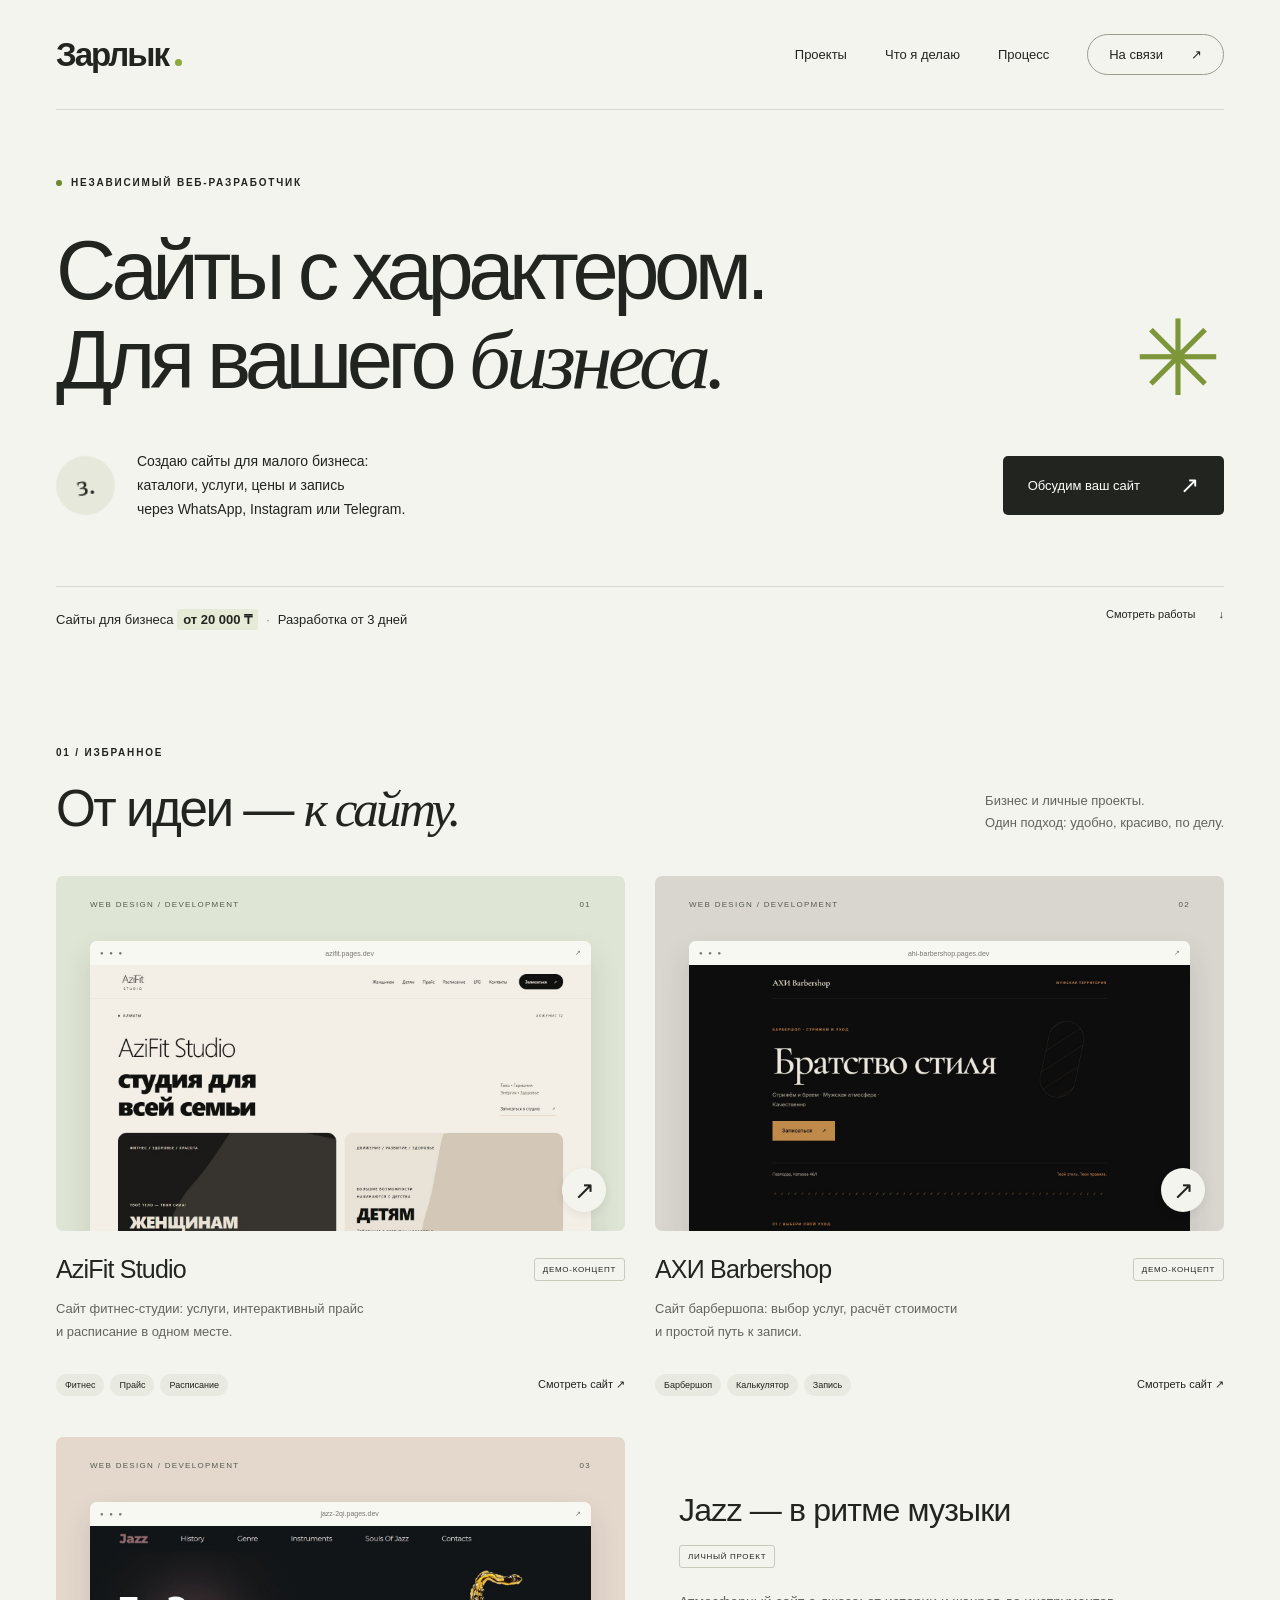
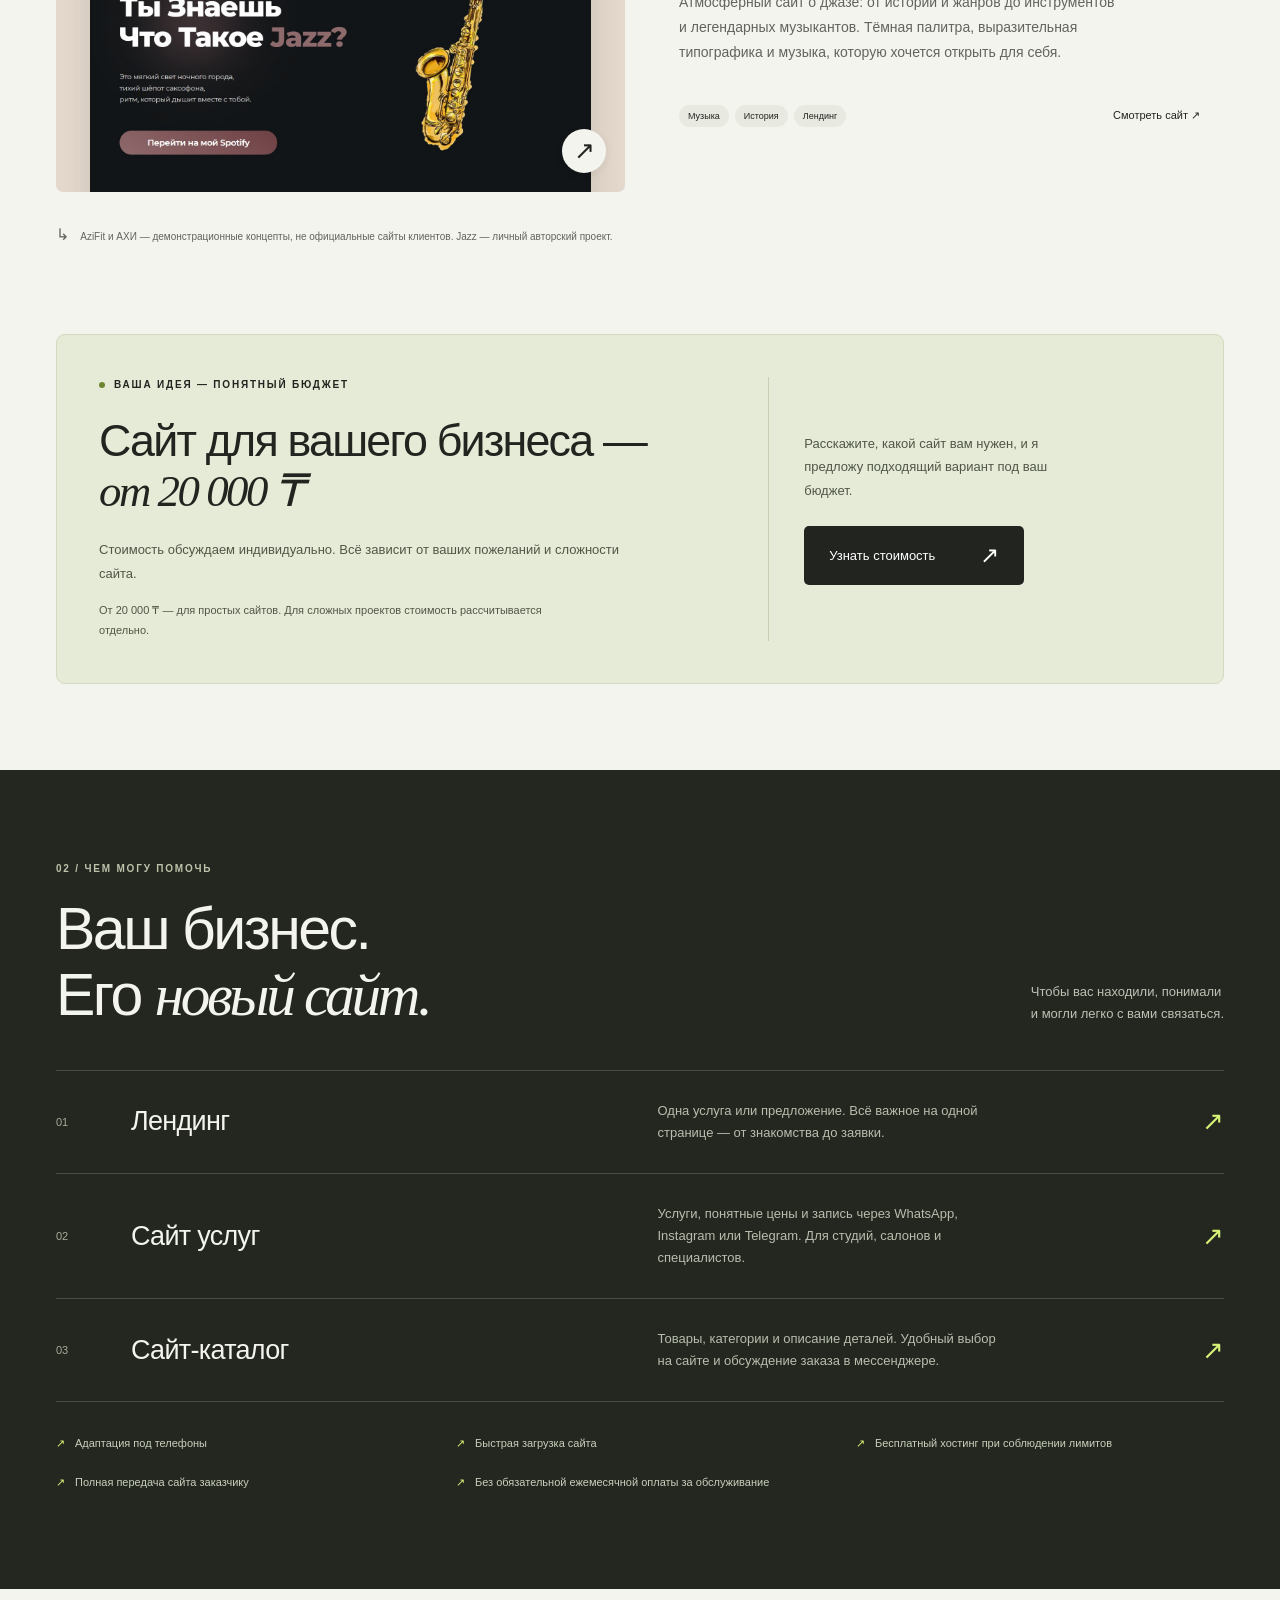
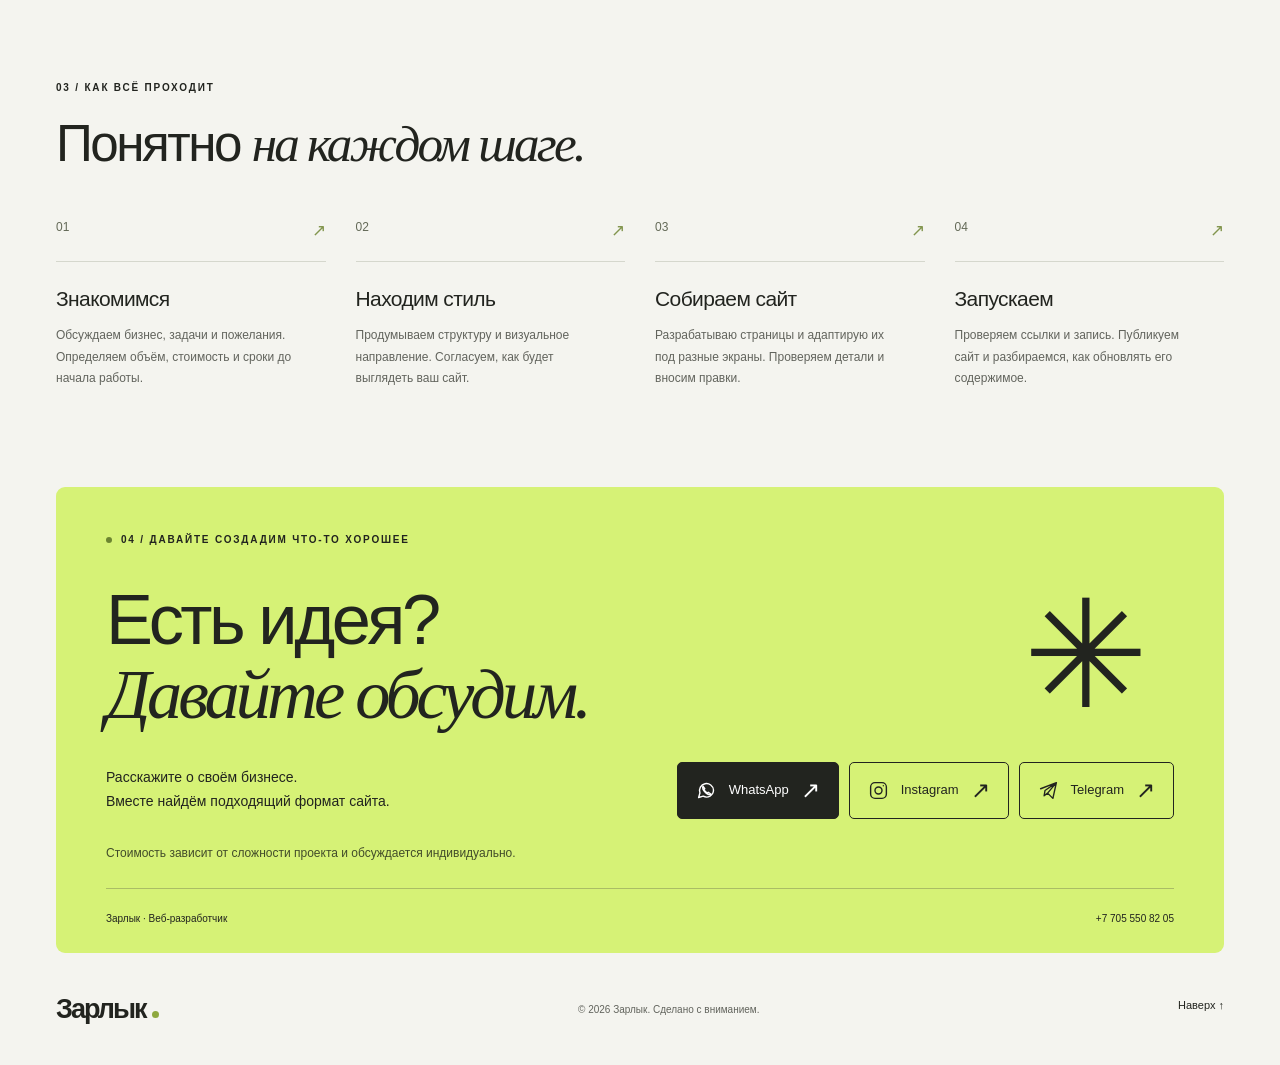
==== commit b0628a51: "добавление сайта про джаз" ====
--- a/index.html
+++ b/index.html
@@ -43,12 +43,16 @@
     </section>
 
     <section class="projects wrap section" id="projects" aria-labelledby="projects-title">
-      <div class="section-top"><div><div class="eyebrow">01 / ИЗБРАННОЕ</div><h2 id="projects-title">От идеи — <span class="serif">к сайту.</span></h2></div><p>Два разных бизнеса.<br>Один подход: удобно, красиво, по делу.</p></div>
+      <div class="section-top"><div><div class="eyebrow">01 / ИЗБРАННОЕ</div><h2 id="projects-title">От идеи — <span class="serif">к сайту.</span></h2></div><p>Бизнес и личные проекты.<br>Один подход: удобно, красиво, по делу.</p></div>
       <div class="project-grid">
         <article class="project reveal"><a class="project-preview fitness" href="https://azifit.pages.dev/" target="_blank" rel="noopener noreferrer" aria-label="Открыть демо AziFit Studio в новой вкладке"><div class="preview-top"><span>WEB DESIGN / DEVELOPMENT</span><span>01</span></div><div class="browser-frame"><div class="browser-bar"><span>● ● ●</span><span>azifit.pages.dev</span><span>↗</span></div><img src="assets/azifit-preview.jpg" width="1440" height="1000" alt="Первый экран демонстрационного сайта AziFit Studio" loading="lazy"></div><span class="preview-open" aria-hidden="true">↗</span></a><div class="project-heading"><h3>AziFit Studio</h3><span class="demo-label">ДЕМО-КОНЦЕПТ</span></div><p>Сайт фитнес-студии: услуги, интерактивный прайс<br class="desktop-break"> и расписание в одном месте.</p><div class="project-footer"><div class="tags"><span>Фитнес</span><span>Прайс</span><span>Расписание</span></div><a class="text-link" href="https://azifit.pages.dev/" target="_blank" rel="noopener noreferrer" aria-label="Смотреть демо AziFit Studio">Смотреть сайт ↗</a></div></article>
         <article class="project reveal"><a class="project-preview barber" href="https://ahi-barbershop.pages.dev/" target="_blank" rel="noopener noreferrer" aria-label="Открыть демо АХИ Barbershop в новой вкладке"><div class="preview-top"><span>WEB DESIGN / DEVELOPMENT</span><span>02</span></div><div class="browser-frame"><div class="browser-bar"><span>● ● ●</span><span>ahi-barbershop.pages.dev</span><span>↗</span></div><img src="assets/ahi-preview.jpg" width="1440" height="1000" alt="Первый экран демонстрационного сайта АХИ Barbershop" loading="lazy"></div><span class="preview-open" aria-hidden="true">↗</span></a><div class="project-heading"><h3>АХИ Barbershop</h3><span class="demo-label">ДЕМО-КОНЦЕПТ</span></div><p>Сайт барбершопа: выбор услуг, расчёт стоимости<br class="desktop-break"> и простой путь к записи.</p><div class="project-footer"><div class="tags"><span>Барбершоп</span><span>Калькулятор</span><span>Запись</span></div><a class="text-link" href="https://ahi-barbershop.pages.dev/" target="_blank" rel="noopener noreferrer" aria-label="Смотреть демо АХИ Barbershop">Смотреть сайт ↗</a></div></article>
+        <article class="project project-jazz reveal">
+          <a class="project-preview jazz" href="https://jazz-2qi.pages.dev/" target="_blank" rel="noopener noreferrer" aria-label="Открыть сайт Jazz в новой вкладке"><div class="preview-top"><span>WEB DESIGN / DEVELOPMENT</span><span>03</span></div><div class="browser-frame"><div class="browser-bar"><span>● ● ●</span><span>jazz-2qi.pages.dev</span><span>↗</span></div><img src="assets/jazz-preview.jpg" width="1440" height="1000" alt="Первый экран сайта Jazz: золотой саксофон на тёмном фоне" loading="lazy"></div><span class="preview-open" aria-hidden="true">↗</span></a>
+          <div class="jazz-details"><div class="project-heading"><h3>Jazz — в ритме музыки</h3><span class="demo-label">ЛИЧНЫЙ ПРОЕКТ</span></div><p>Атмосферный сайт о джазе: от истории и жанров до инструментов и легендарных музыкантов. Тёмная палитра, выразительная типографика и музыка, которую хочется открыть для себя.</p><div class="project-footer"><div class="tags"><span>Музыка</span><span>История</span><span>Лендинг</span></div><a class="text-link" href="https://jazz-2qi.pages.dev/" target="_blank" rel="noopener noreferrer" aria-label="Смотреть сайт Jazz">Смотреть сайт ↗</a></div></div>
+        </article>
       </div>
-      <p class="project-note"><span aria-hidden="true">↳</span> Авторские демонстрационные концепты. Не оплаченные заказы и не официальные сайты клиентов.</p>
+      <p class="project-note"><span aria-hidden="true">↳</span> AziFit и АХИ — демонстрационные концепты, не официальные сайты клиентов. Jazz — личный авторский проект.</p>
     </section>
 
     <section class="pricing wrap" id="pricing" aria-labelledby="pricing-title">
--- a/styles.css
+++ b/styles.css
@@ -23,3 +23,12 @@
 .hero-foot>.hero-offer{display:flex;align-items:baseline;flex-wrap:wrap;gap:4px 8px;max-width:none;font-size:13px;line-height:1.9;letter-spacing:0}.hero-offer strong{font-weight:600;background:#e6ebd8;border-radius:3px;padding:3px 6px;white-space:nowrap}.hero-offer>span{white-space:nowrap}.hero-offer .offer-divider{color:#82954e}
 @media(max-width:760px){.hero-foot{flex-wrap:wrap;gap:12px 20px}.hero-foot>.hero-offer{font-size:12px}}
 @media(max-width:520px){.hero-foot>.hero-offer{width:100%;gap:2px 6px}.hero-foot{margin-top:30px}}
+
+/* Personal music project */
+.jazz{background:#e4d8cd}
+.project-jazz{grid-column:1/-1;display:grid;grid-template-columns:1fr 1fr;gap:30px;align-items:center}
+.jazz-details{padding:20px 24px}
+.jazz-details .project-heading{align-items:flex-start;flex-direction:column;margin-top:0;gap:16px}
+.jazz-details h3{font-size:clamp(25px,2.5vw,36px);line-height:1.2}
+.jazz-details p{font-size:14px;line-height:1.8;color:var(--muted);margin:22px 0 28px;max-width:440px}
+@media(max-width:760px){.project-jazz{grid-template-columns:1fr;gap:0}.jazz-details{padding:0}.jazz-details .project-heading{margin-top:19px;gap:12px}.jazz-details h3{font-size:25px}.jazz-details p{font-size:13px;margin:14px 0 20px;max-width:none}}
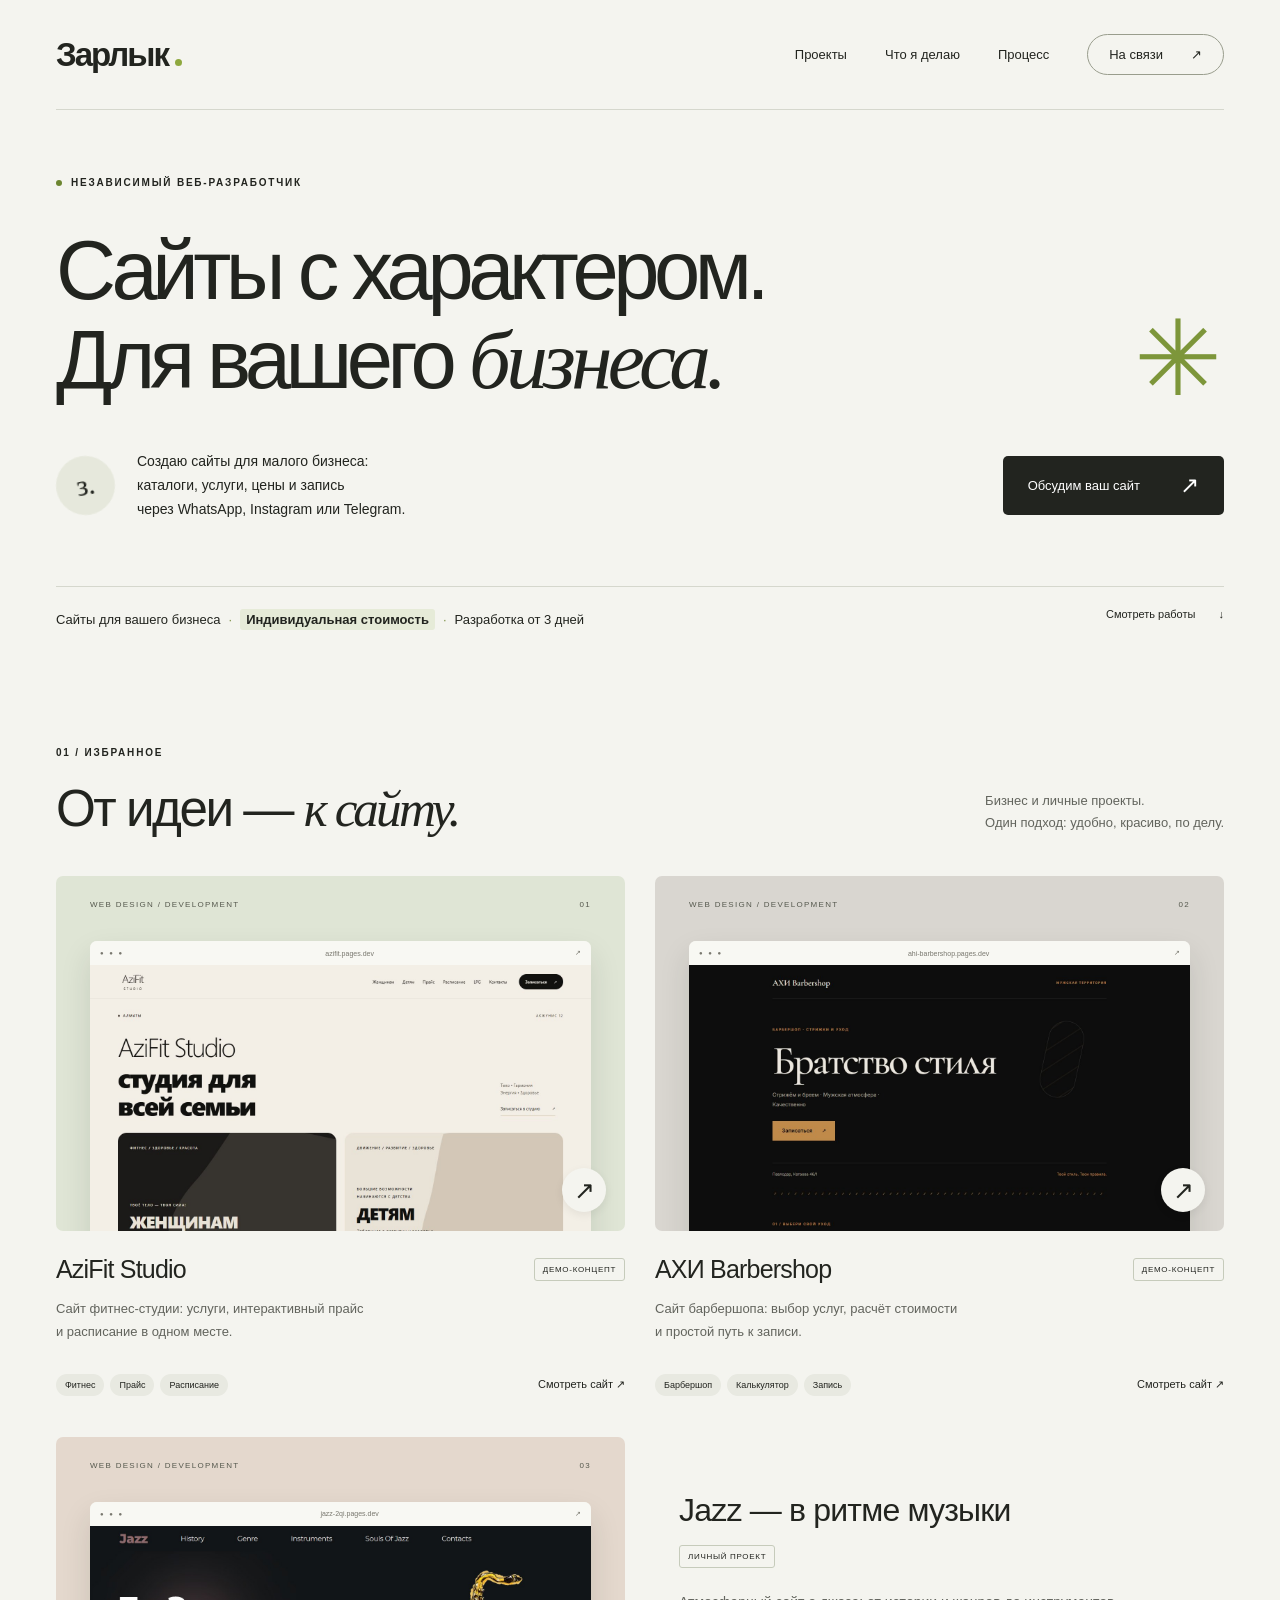
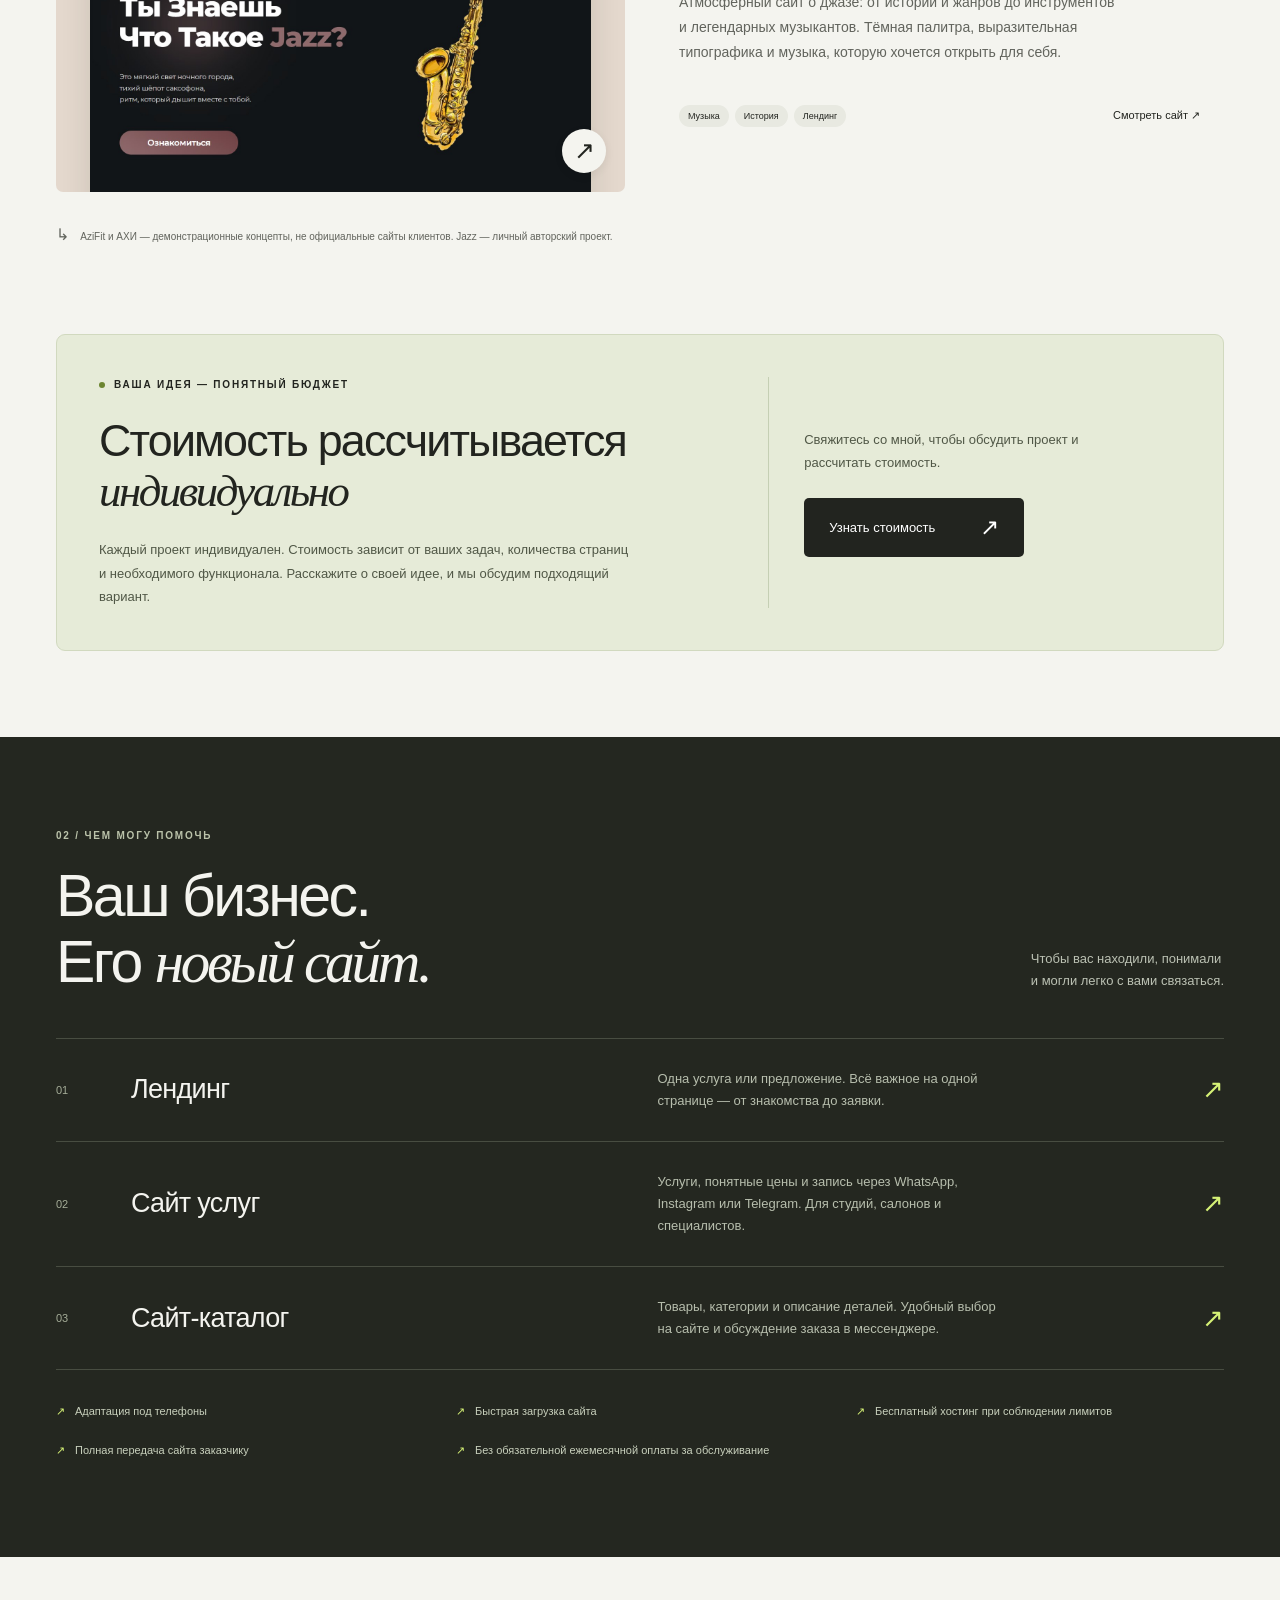
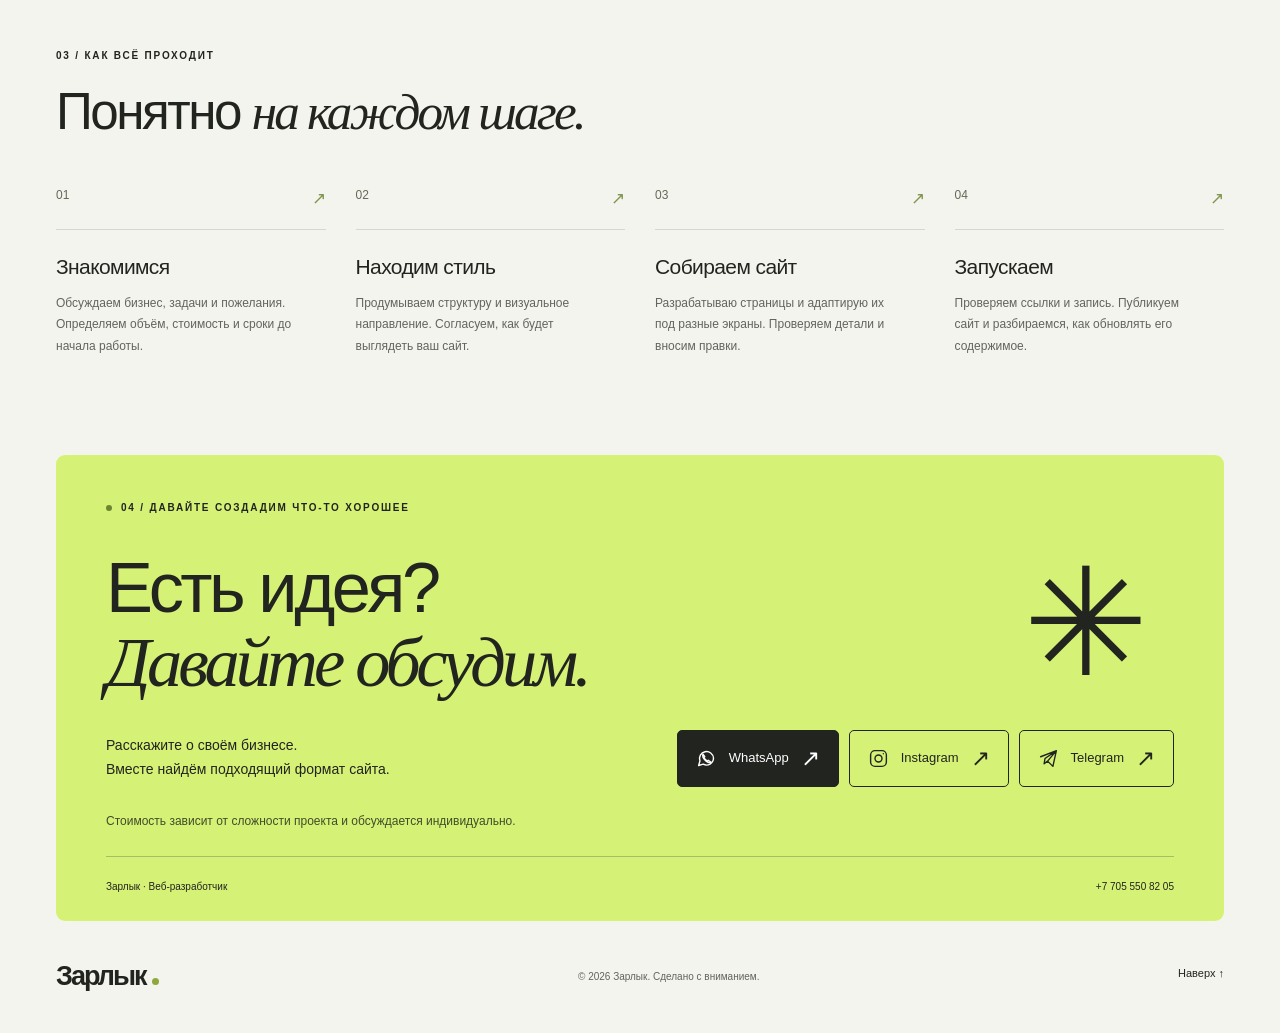
==== commit 8aa97325: "изменение цены" ====
--- a/index.html
+++ b/index.html
@@ -39,7 +39,7 @@
       <div class="eyebrow"><span class="status-dot"></span> НЕЗАВИСИМЫЙ ВЕБ-РАЗРАБОТЧИК</div>
       <h1 id="hero-title">Сайты с характером.<br>Для вашего <span class="serif">бизнеса.</span><span class="hero-star" aria-hidden="true">✳</span></h1>
       <div class="hero-bottom"><div class="intro"><span class="mini-mark" aria-hidden="true">з.</span><p>Создаю сайты для малого бизнеса:<br>каталоги, услуги, цены и запись<br class="desktop-break"> через WhatsApp, Instagram или Telegram.</p></div><a class="button dark" id="contact-choice-trigger" href="#contact">Обсудим ваш сайт <span aria-hidden="true">↗</span></a></div>
-      <div class="hero-foot"><span class="hero-offer"><span>Сайты для бизнеса <strong>от 20 000 ₸</strong></span><span class="offer-divider"> · </span><span>Разработка от 3 дней</span></span><a href="#projects">Смотреть работы <span aria-hidden="true">↓</span></a></div>
+      <div class="hero-foot"><span class="hero-offer"><span>Сайты для вашего бизнеса</span><span class="offer-divider"> · </span><span><strong>Индивидуальная стоимость</strong></span><span class="offer-divider"> · </span><span>Разработка от 3 дней</span></span><a href="#projects">Смотреть работы <span aria-hidden="true">↓</span></a></div>
     </section>
 
     <section class="projects wrap section" id="projects" aria-labelledby="projects-title">
@@ -59,12 +59,11 @@
       <div class="pricing-panel reveal">
         <div class="pricing-copy">
           <div class="eyebrow"><span class="status-dot"></span> ВАША ИДЕЯ — ПОНЯТНЫЙ БЮДЖЕТ</div>
-          <h2 id="pricing-title">Сайт для вашего бизнеса — <span class="serif">от 20 000 ₸</span></h2>
-          <p>Стоимость обсуждаем индивидуально. Всё зависит от ваших пожеланий и сложности сайта.</p>
-          <p class="pricing-scope">От 20 000 ₸ — для простых сайтов. Для сложных проектов стоимость рассчитывается отдельно.</p>
+          <h2 id="pricing-title">Стоимость рассчитывается <span class="serif">индивидуально</span></h2>
+          <p>Каждый проект индивидуален. Стоимость зависит от ваших задач, количества страниц и необходимого функционала. Расскажите о своей идее, и мы обсудим подходящий вариант.</p>
         </div>
         <div class="pricing-action">
-          <p>Расскажите, какой сайт вам нужен, и я предложу подходящий вариант под ваш бюджет.</p>
+          <p>Свяжитесь со мной, чтобы обсудить проект и рассчитать стоимость.</p>
           <a class="button dark" href="#contact">Узнать стоимость <span aria-hidden="true">↗</span></a>
         </div>
       </div>
--- a/styles.css
+++ b/styles.css
@@ -16,7 +16,7 @@
 @media(min-width:521px) and (max-width:640px){.social-contacts{display:flex}.social-contacts .social-button{flex:1 1 160px}}
 .contact-dialog{width:min(440px,calc(100% - 32px));max-height:calc(100dvh - 32px);padding:38px 28px 28px;border:1px solid var(--line);border-radius:9px;background:var(--paper);color:var(--ink);box-shadow:0 20px 80px #0003}.contact-dialog::backdrop{background:#22241f80;backdrop-filter:blur(4px)}.contact-dialog h2{font-size:30px;font-weight:400;letter-spacing:-1px;margin:22px 0 12px}.contact-dialog>p{font-size:13px;color:var(--muted);margin:0 0 24px}.dialog-close{position:absolute;top:8px;right:8px;width:44px;height:44px;border:0;border-radius:50%;background:transparent;color:var(--ink);font-size:26px;cursor:pointer}.dialog-close:hover{background:#e8e9e1}.contact-dialog .eyebrow{padding-right:20px;font-size:8px}.contact-dialog .social-contacts{display:flex;flex-direction:column;gap:10px}.contact-dialog .social-button{width:100%;flex:auto;justify-content:flex-start}.contact-dialog .social-button>span:last-child{margin-left:auto}body:has(.contact-dialog[open]){overflow:hidden}
 /* Pricing callout */
-.pricing{padding-bottom:86px}.pricing-panel{display:grid;grid-template-columns:minmax(0,1.5fr) minmax(0,1fr);gap:50px;padding:42px;background:#e6ebd8;border:1px solid #d1d9bf;border-radius:9px}.pricing-copy h2{max-width:650px;font-size:clamp(32px,3.5vw,48px);line-height:1.12;font-weight:400;letter-spacing:-1.8px;margin:22px 0}.pricing-copy h2 .serif{display:inline-block;white-space:nowrap}.pricing-panel p{font-size:13px;line-height:1.8;color:#505746;margin:0;max-width:540px}.pricing-panel .pricing-scope{font-size:11px;margin-top:16px;max-width:470px}.pricing-action{display:flex;flex-direction:column;align-items:flex-start;justify-content:center;gap:24px;padding-left:35px;border-left:1px solid #c5cfb4}.pricing-action .button{min-width:220px}.pricing-action p{max-width:290px}
+.pricing{padding-bottom:86px}.pricing-panel{display:grid;grid-template-columns:minmax(0,1.5fr) minmax(0,1fr);gap:50px;padding:42px;background:#e6ebd8;border:1px solid #d1d9bf;border-radius:9px}.pricing-copy h2{max-width:650px;font-size:clamp(32px,3.5vw,48px);line-height:1.12;font-weight:400;letter-spacing:-1.8px;margin:22px 0}.pricing-copy h2 .serif{white-space:normal;overflow-wrap:break-word}.pricing-panel p{font-size:13px;line-height:1.8;color:#505746;margin:0;max-width:540px}.pricing-panel .pricing-scope{font-size:11px;margin-top:16px;max-width:470px}.pricing-action{display:flex;flex-direction:column;align-items:flex-start;justify-content:center;gap:24px;padding-left:35px;border-left:1px solid #c5cfb4}.pricing-action .button{min-width:220px}.pricing-action p{max-width:290px}
 @media(max-width:760px){.pricing{padding-bottom:60px}.pricing-panel{grid-template-columns:1fr;gap:25px;padding:30px 25px}.pricing-copy h2{font-size:37px}.pricing-action{border-left:0;border-top:1px solid #c5cfb4;padding:24px 0 0;gap:20px}.pricing-action p{max-width:100%}}
 @media(max-width:520px){.pricing-panel{padding:26px 21px}.pricing-copy h2{font-size:32px;letter-spacing:-1.3px}.pricing-action{align-items:stretch}.pricing-action .button{min-width:0;width:100%}.pricing-panel p{font-size:12px}.pricing-panel .pricing-scope{font-size:11px}}
 /* Compact price and timeline on the first screen. */
